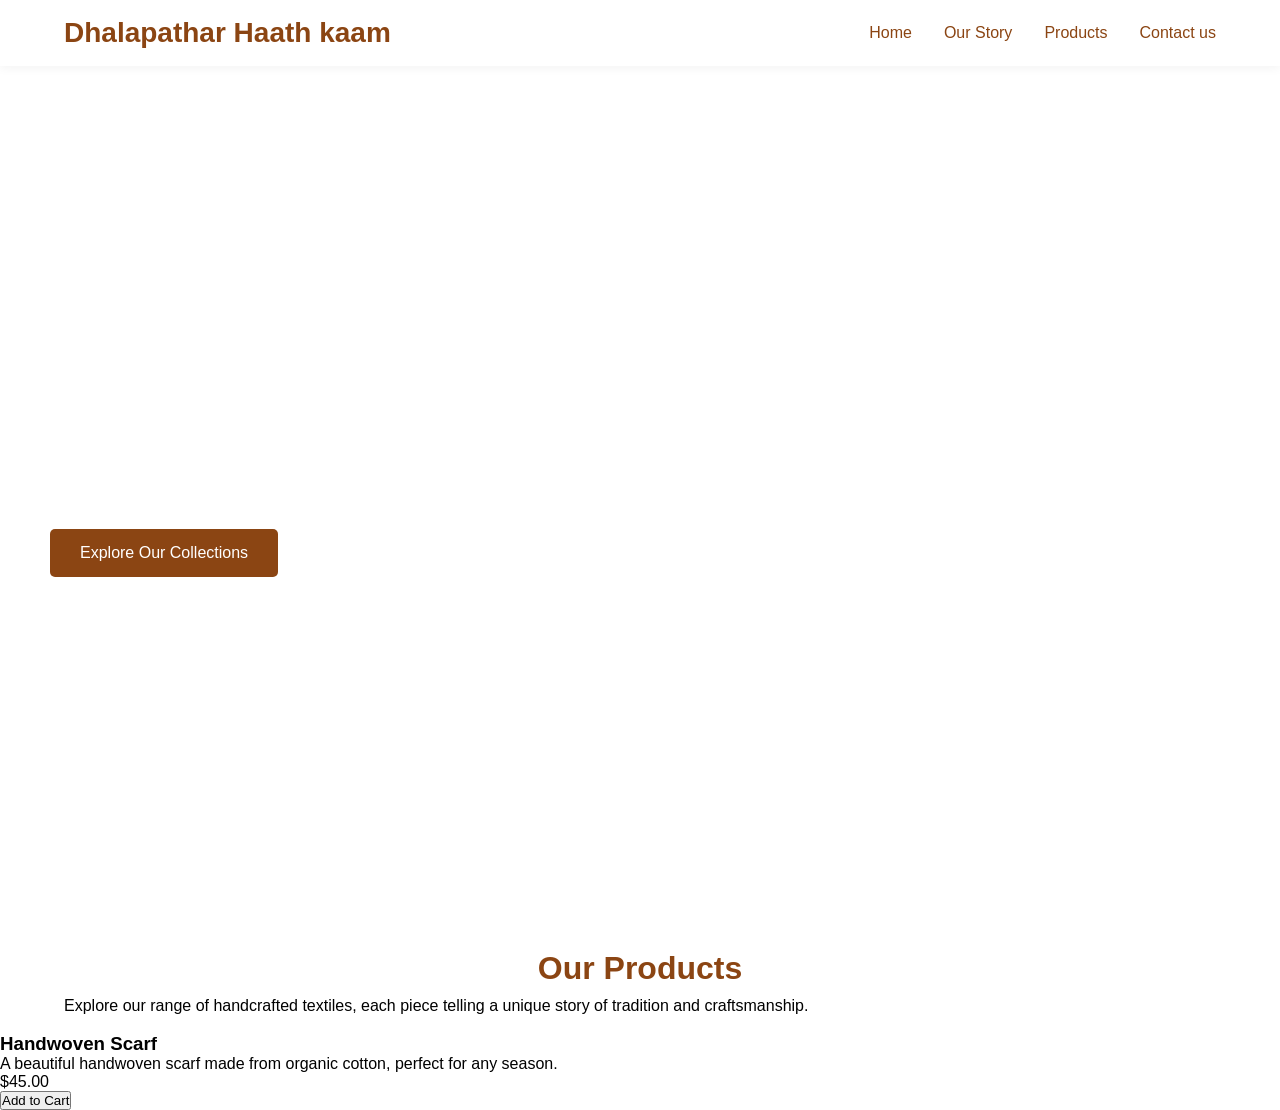
==== main.html @ 04f6db06 "added separate css and js files" ====
<!DOCTYPE html>
<html lang="en">
  <head>
    <meta charset="UTF-8" />
    <meta name="viewport" content="width=device-width, initial-scale=1.0" />
    <title>web</title>
    <link
      rel="stylesheet"
      href="https://cdnjs.cloudflare.com/ajax/libs/font-awesome/6.4.0/css/all.min.css"
    />

    <link rel="stylesheet" href="style.css" />
  </head>

  <body>
    <nav>
      <div class="container nav-container">
        <div class="logo">Dhalapathar Haath kaam</div>
        <div class="hamburger" id="hamburger">
          <i class="fas fa-bars"></i>
        </div>
        <ul class="nav-menu" id="nav-menu">
          <li><a href="#home">Home</a></li>
          <li><a href="#our-story">Our Story</a></li>
          <li><a href="#products">Products</a></li>
          <li><a href="#contact">Contact us</a></li>
        </ul>
      </div>
    </nav>
    <script src="script.js"></script>
    <div class="hero">
      <h1 class="hero-title">Woven with Tradition, Designed for Today</h1>
      <p class="hero-subtitle">
        Discover authentic handcrafted textiles that tell the story of our
        heritage
      </p>
      <a href="#" class="hero-button">Explore Our Collections</a>
    </div>
    <section class="products">
      <div class="container">
        <h2 id="product-section-title">Our Products</h2>
        <p id="product-section-description">
          Explore our range of handcrafted textiles, each piece telling a unique
          story of tradition and craftsmanship.
        </p>
      </div>
      <div class="product-grid">
        <div class="product-card">
          <img src="" alt="" class="product-image" />
          <h3 class="product-title">Handwoven Scarf</h3>
          <p class="product-description">
            A beautiful handwoven scarf made from organic cotton, perfect for
            any season.
          </p>
          <p class="product-price">$45.00</p>
          <button class="product-button">Add to Cart</button>
        </div>
      </div>
    </section>
  </body>
</html>
---- style.css ----
* {
  margin: 0;
  padding: 0;
  box-sizing: border-box;
  font-family: "Segoe UI", Tahoma, Geneva, Verdana, sans-serif;
}

body {
  box-sizing: border-box;
  font-family: sans-serif;
}

.container {
  width: 90%;
  max-width: 1200px;
  margin: 0 auto;
}

.nav-container {
  display: flex;
  justify-content: space-between;
  align-items: center;
}

.nav-menu li {
  margin-left: 2rem;
  font-weight: 500;
  transition: all 0.3s ease-in-out;
  text-decoration: none;
}
.nav-menu li a {
  text-decoration: none;
  color: #8b4513;
  font-size: 1rem;
  transition: color 0.3s;
  padding: 0.5rem 0;
  display: block;
  transition: color 0.3s ease;
}

nav {
  padding: 1.5rem 0;
  background-color: #fff;
  box-shadow: 0 2px 10px rgba(0, 0, 0, 0.05);
  position: fixed;
  width: 100%;
  top: 0;
  z-index: 100;
  transition: all 0.3s ease;
  padding-top: 30px;
  padding: 1rem 0;
  transition: all 0.3 ease;
}

.nav-menu {
  display: flex;
  list-style: none;
}

.nav-menu li:hover a {
  color: #8b4513;
}

.hamburger {
  display: none;
  cursor: pointer;
  font-size: 1.5rem;
  color: #8b4513;
}

.logo {
  font-size: 1.75rem;
  font-weight: bold;
  color: #8b4513;
}

.off-screen-menu.active {
  right: 0;
}

.hero {
  background: url("https://images.unsplash.com/photo-1506744038136-46273834b3fb?ixlib=rb-4.0.3&ixid=M3wxMjA3fDB8MHxwaG90by1wYWdlfHx8fGVufDB8fHx8fA%3D%3D&auto=format&fit=crop&w=1470&q=80")
    no-repeat center center/cover;
  height: 100vh;
  display: flex;
  flex-direction: column;
  justify-content: center;
  align-items: flex-start;
  padding: 0 50px;
  color: #fff;
  text-align: left;
}
.hero-title {
  font-size: 48px;
  font-weight: 700;
  margin-bottom: 20px;
  max-width: 600px;
}
.hero-subtitle {
  font-size: 20px;
  margin-bottom: 30px;
  max-width: 600px;
}
.hero-button {
  padding: 15px 30px;
  background-color: #8b4513;
  color: #fff;
  border: none;
  text-decoration: none;
  font-size: 16px;
  border-radius: 5px;
  transition: background-color 0.3s ease;
  align-items: center;
  cursor: pointer;
}
.hero-button:hover {
  background-color: #a0522d;
}
.products h2 {
  text-align: center;
  font-size: 32px;
  margin-bottom: 10px;
  color: #8b4513;
  padding-top: 50px;
}
.product-section-description {
  text-align: center;
  font-size: 18px;
  margin-bottom: 40px;
  color: #555;
}

@media (max-width: 768px) {
  .nav-menu {
    display: none;

    flex-direction: column;
    width: 100%;
    position: absolute;
    top: 60px;
    left: 0;
    background-color: #fff;
    transform: translateX(-100%);
    transition: opacity 0.3s ease;
    transition: transform 0.4s ease-out;
    visibility: hidden;
  }

  .nav-menu.active {
    display: flex;
    transform: translateX(0);
    visibility: visible;
  }

  .nav-menu li {
    margin: 1rem 0;
    text-align: center;
    margin: 0;
    width: 100%;
    border-bottom: 1px solid #eee;
  }

  .hamburger {
    display: block;
  }
  .nav-menu li a {
    padding: 1rem 0;
  }
}
nav.scrolled {
  padding: 0.75rem 0;
  box-shadow: 0 2px 10px rgba(0, 0, 0, 0.1);
}
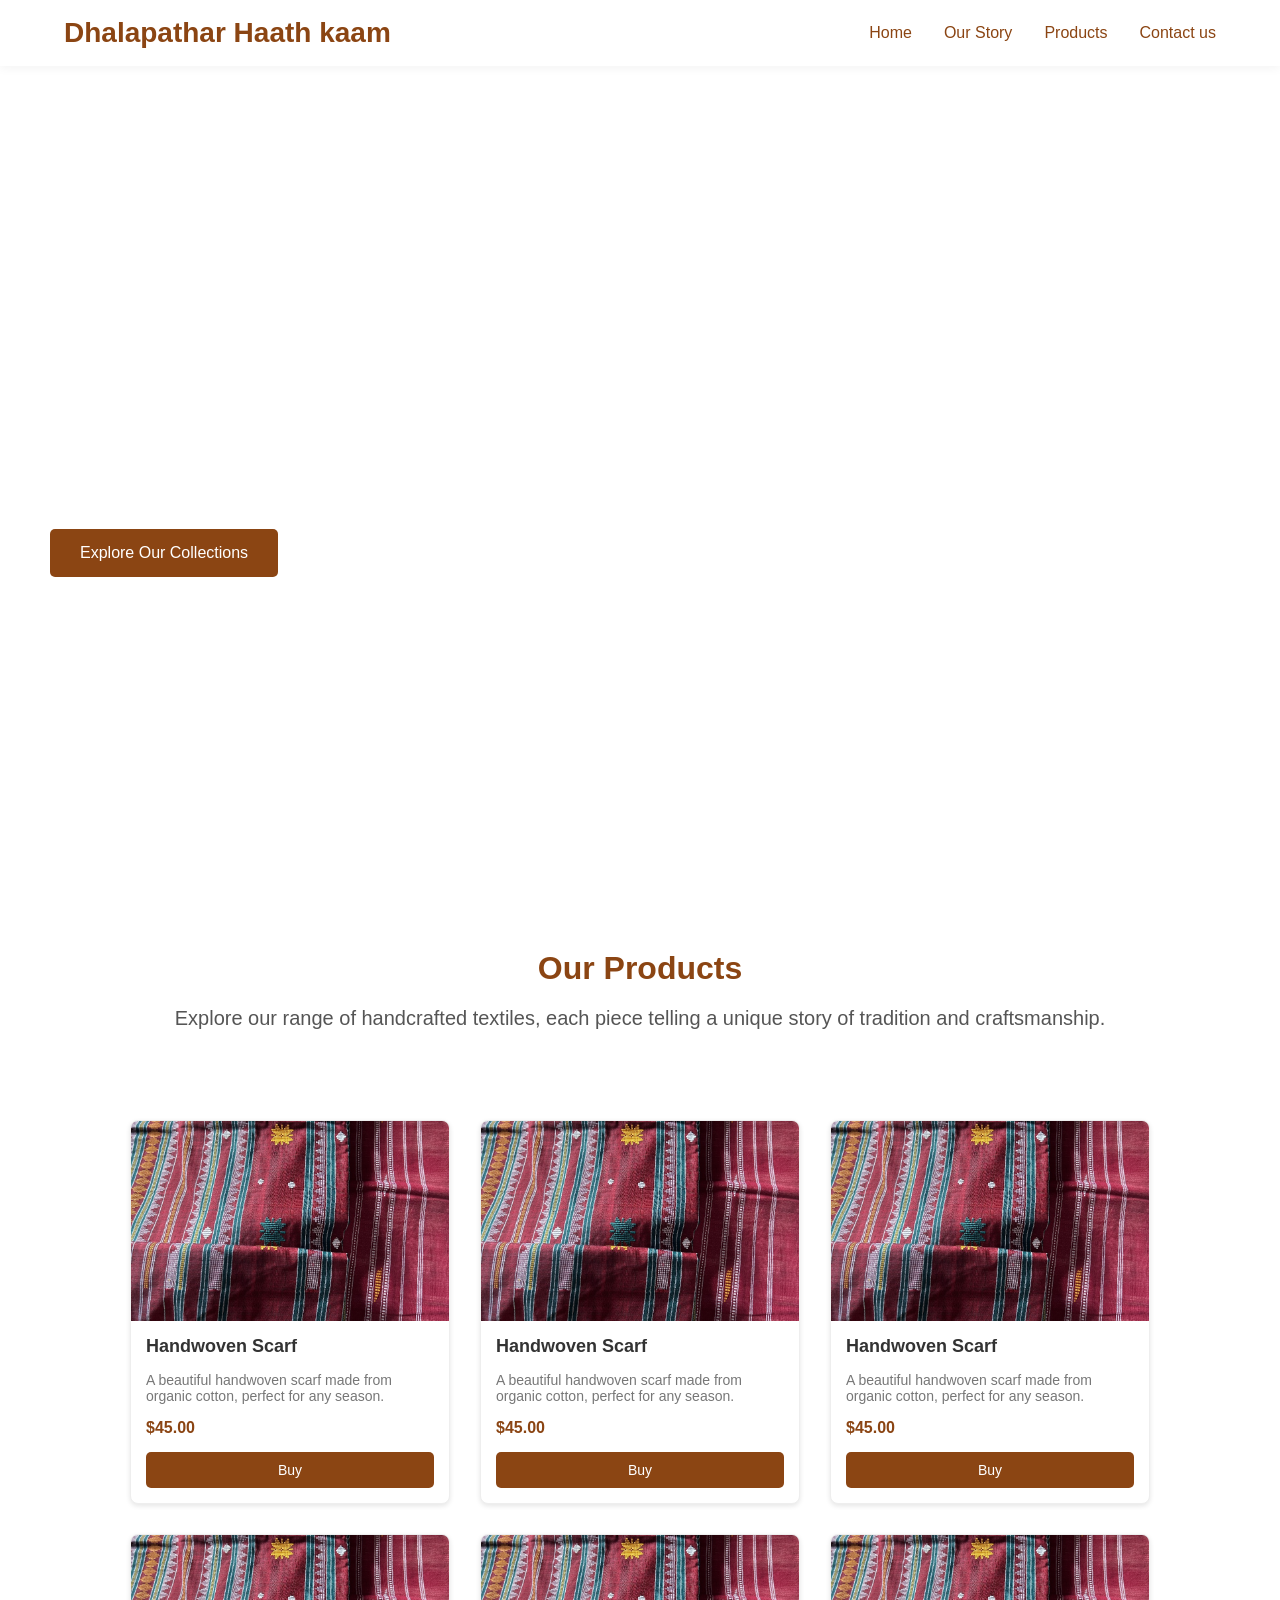
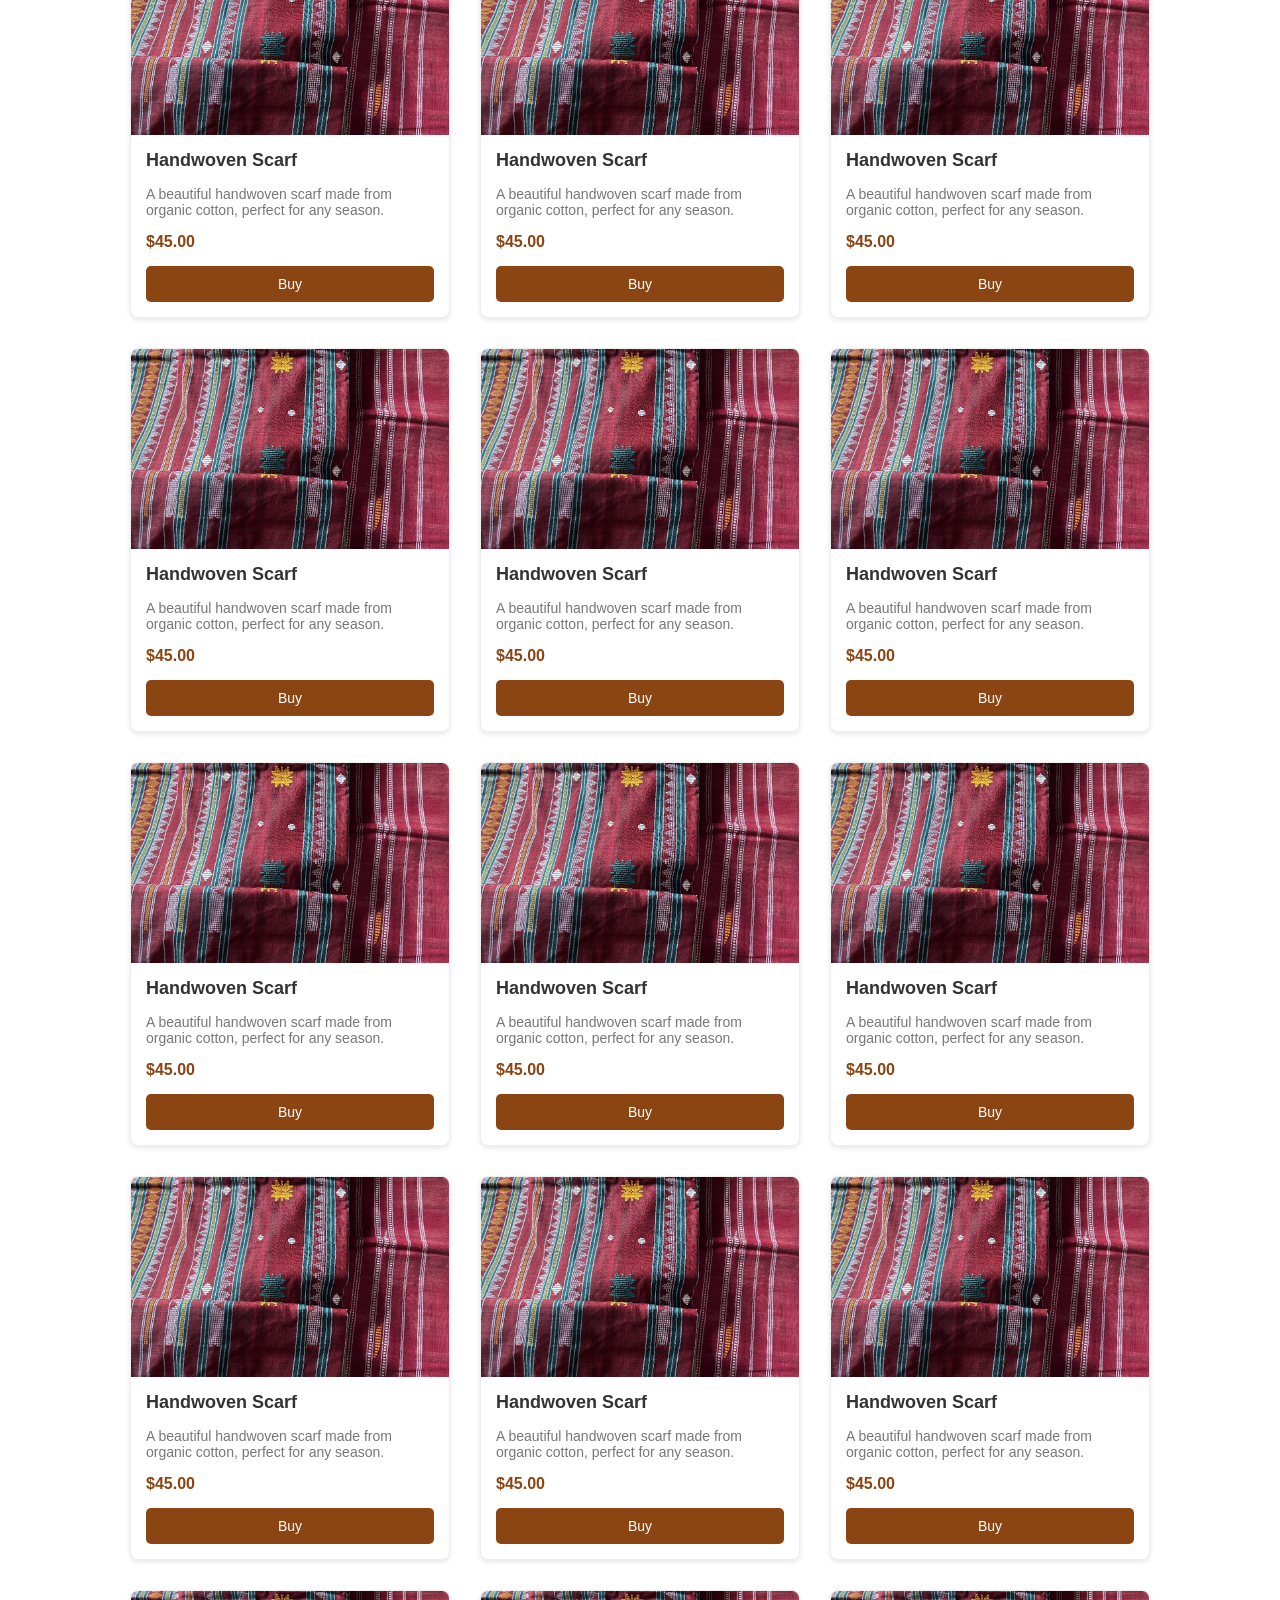
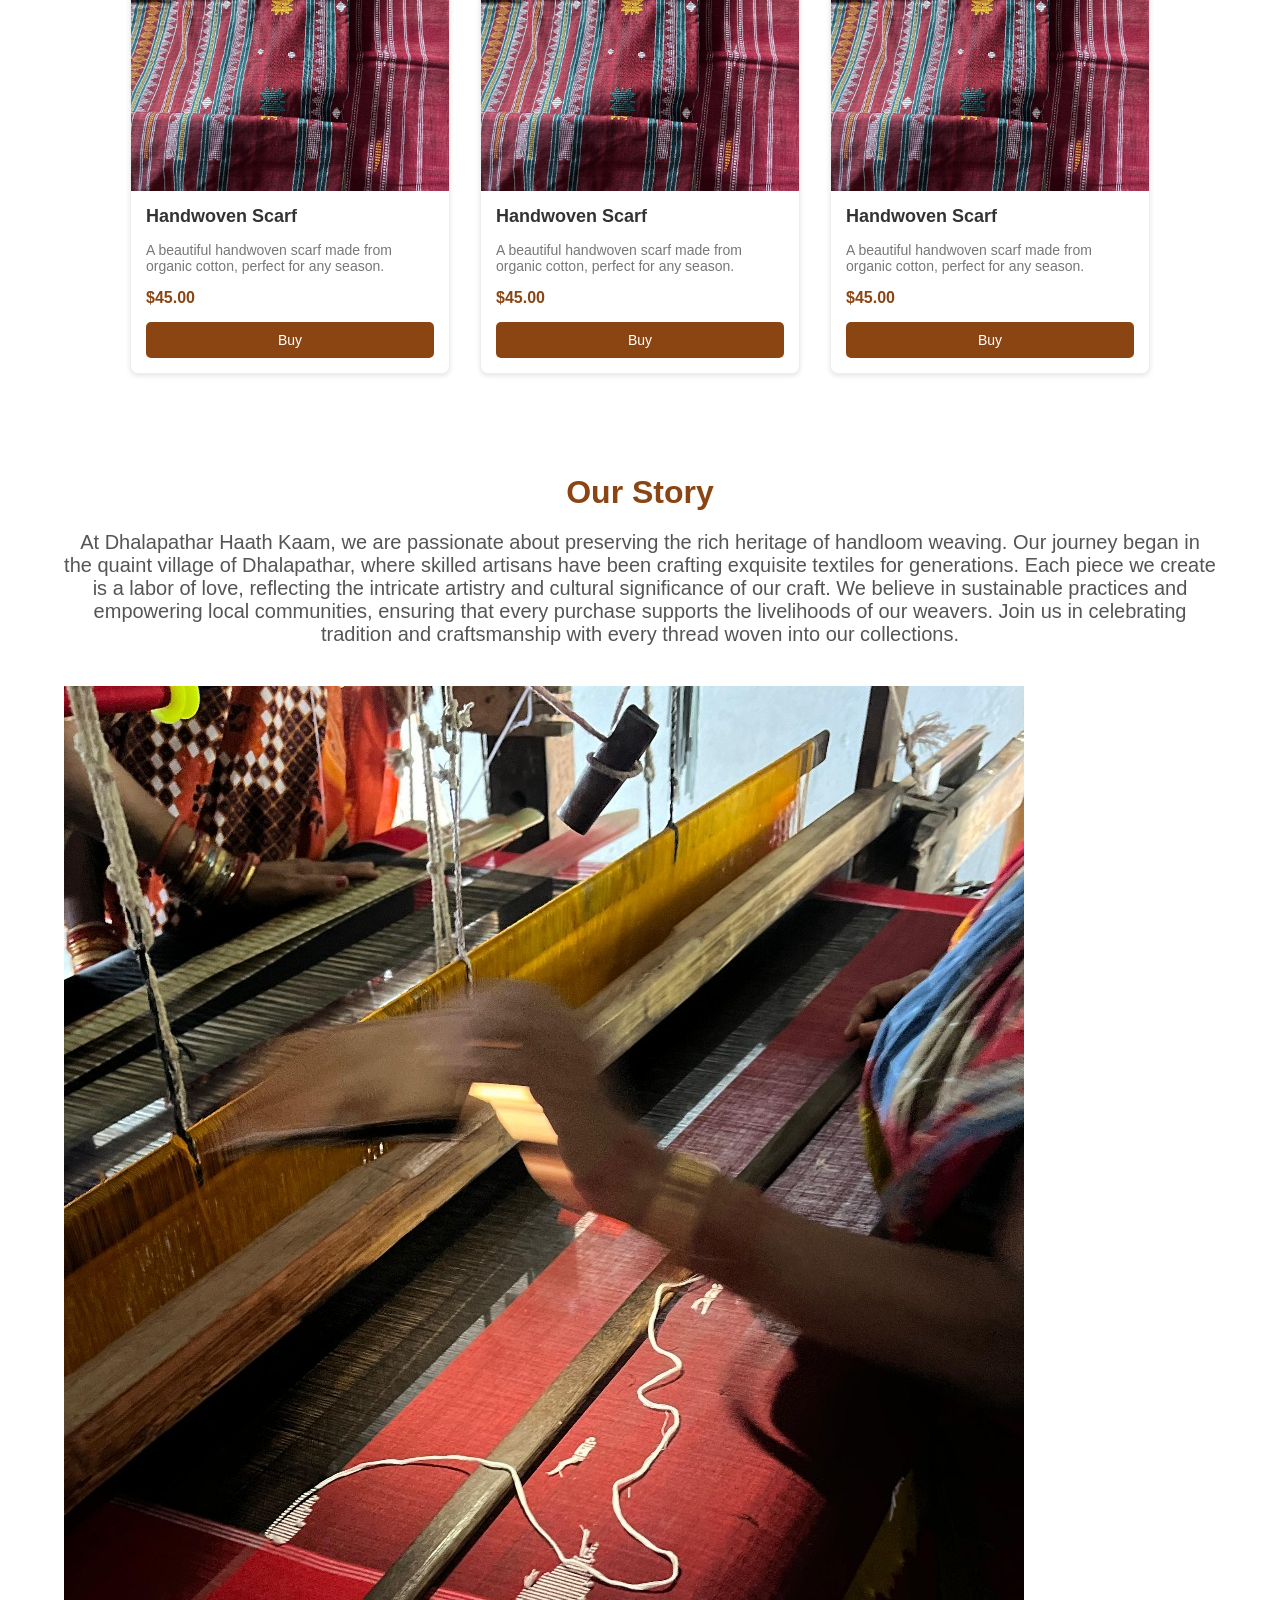
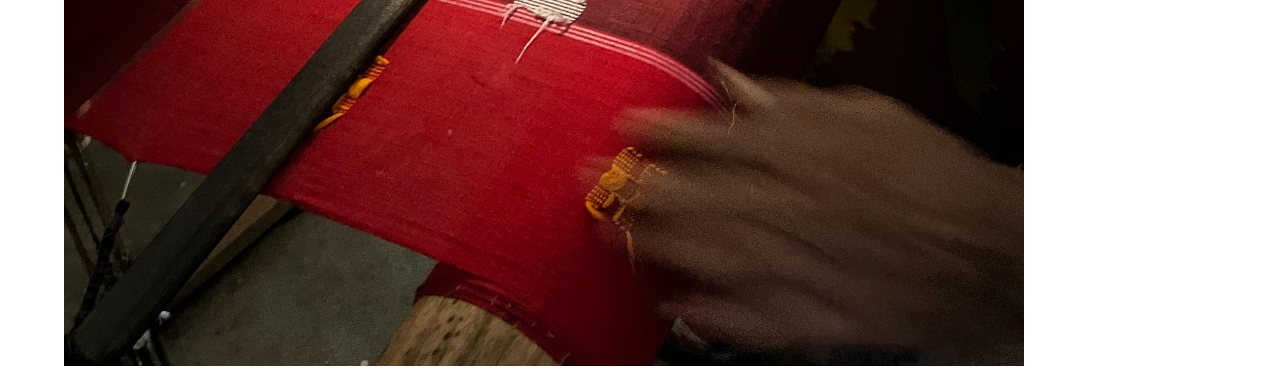
==== commit 74a7ee07: "added new images and new content" ====
--- a/main.html
+++ b/main.html
@@ -28,7 +28,7 @@
       </div>
     </nav>
     <script src="script.js"></script>
-    <div class="hero">
+    <div class="hero" id="home">
       <h1 class="hero-title">Woven with Tradition, Designed for Today</h1>
       <p class="hero-subtitle">
         Discover authentic handcrafted textiles that tell the story of our
@@ -36,7 +36,7 @@
       </p>
       <a href="#" class="hero-button">Explore Our Collections</a>
     </div>
-    <section class="products">
+    <section class="products" id="products">
       <div class="container">
         <h2 id="product-section-title">Our Products</h2>
         <p id="product-section-description">
@@ -46,16 +46,280 @@
       </div>
       <div class="product-grid">
         <div class="product-card">
-          <img src="" alt="" class="product-image" />
-          <h3 class="product-title">Handwoven Scarf</h3>
-          <p class="product-description">
-            A beautiful handwoven scarf made from organic cotton, perfect for
-            any season.
-          </p>
-          <p class="product-price">$45.00</p>
-          <button class="product-button">Add to Cart</button>
+          <img
+            src="handloom images/001.jpeg"
+            alt="-image-"
+            class="product-image"
+          />
+          <h3 class="product-title">Handwoven Scarf</h3>
+          <p class="product-description">
+            A beautiful handwoven scarf made from organic cotton, perfect for
+            any season.
+          </p>
+          <p class="product-price">$45.00</p>
+          <button class="product-button">Buy</button>
+        </div>
+
+        <div class="product-card">
+          <img
+            src="handloom images/001.jpeg"
+            alt="-image-"
+            class="product-image"
+          />
+          <h3 class="product-title">Handwoven Scarf</h3>
+          <p class="product-description">
+            A beautiful handwoven scarf made from organic cotton, perfect for
+            any season.
+          </p>
+          <p class="product-price">$45.00</p>
+          <button class="product-button">Buy</button>
+        </div>
+        <div class="product-card">
+          <img
+            src="handloom images/001.jpeg"
+            alt="-image-"
+            class="product-image"
+          />
+          <h3 class="product-title">Handwoven Scarf</h3>
+          <p class="product-description">
+            A beautiful handwoven scarf made from organic cotton, perfect for
+            any season.
+          </p>
+          <p class="product-price">$45.00</p>
+          <button class="product-button">Buy</button>
+        </div>
+        <div class="product-card">
+          <img
+            src="handloom images/001.jpeg"
+            alt="-image-"
+            class="product-image"
+          />
+          <h3 class="product-title">Handwoven Scarf</h3>
+          <p class="product-description">
+            A beautiful handwoven scarf made from organic cotton, perfect for
+            any season.
+          </p>
+          <p class="product-price">$45.00</p>
+          <button class="product-button">Buy</button>
+        </div>
+        <div class="product-card">
+          <img
+            src="handloom images/001.jpeg"
+            alt="-image-"
+            class="product-image"
+          />
+          <h3 class="product-title">Handwoven Scarf</h3>
+          <p class="product-description">
+            A beautiful handwoven scarf made from organic cotton, perfect for
+            any season.
+          </p>
+          <p class="product-price">$45.00</p>
+          <button class="product-button">Buy</button>
+        </div>
+        <div class="product-card">
+          <img
+            src="handloom images/001.jpeg"
+            alt="-image-"
+            class="product-image"
+          />
+          <h3 class="product-title">Handwoven Scarf</h3>
+          <p class="product-description">
+            A beautiful handwoven scarf made from organic cotton, perfect for
+            any season.
+          </p>
+          <p class="product-price">$45.00</p>
+          <button class="product-button">Buy</button>
+        </div>
+        <div class="product-card">
+          <img
+            src="handloom images/001.jpeg"
+            alt="-image-"
+            class="product-image"
+          />
+          <h3 class="product-title">Handwoven Scarf</h3>
+          <p class="product-description">
+            A beautiful handwoven scarf made from organic cotton, perfect for
+            any season.
+          </p>
+          <p class="product-price">$45.00</p>
+          <button class="product-button">Buy</button>
+        </div>
+        <div class="product-card">
+          <img
+            src="handloom images/001.jpeg"
+            alt="-image-"
+            class="product-image"
+          />
+          <h3 class="product-title">Handwoven Scarf</h3>
+          <p class="product-description">
+            A beautiful handwoven scarf made from organic cotton, perfect for
+            any season.
+          </p>
+          <p class="product-price">$45.00</p>
+          <button class="product-button">Buy</button>
+        </div>
+
+        <div class="product-card">
+          <img
+            src="handloom images/001.jpeg"
+            alt="-image-"
+            class="product-image"
+          />
+          <h3 class="product-title">Handwoven Scarf</h3>
+          <p class="product-description">
+            A beautiful handwoven scarf made from organic cotton, perfect for
+            any season.
+          </p>
+          <p class="product-price">$45.00</p>
+          <button class="product-button">Buy</button>
+        </div>
+        <div class="product-card">
+          <img
+            src="handloom images/001.jpeg"
+            alt="-image-"
+            class="product-image"
+          />
+          <h3 class="product-title">Handwoven Scarf</h3>
+          <p class="product-description">
+            A beautiful handwoven scarf made from organic cotton, perfect for
+            any season.
+          </p>
+          <p class="product-price">$45.00</p>
+          <button class="product-button">Buy</button>
+        </div>
+        <div class="product-card">
+          <img
+            src="handloom images/001.jpeg"
+            alt="-image-"
+            class="product-image"
+          />
+          <h3 class="product-title">Handwoven Scarf</h3>
+          <p class="product-description">
+            A beautiful handwoven scarf made from organic cotton, perfect for
+            any season.
+          </p>
+          <p class="product-price">$45.00</p>
+          <button class="product-button">Buy</button>
+        </div>
+        <div class="product-card">
+          <img
+            src="handloom images/001.jpeg"
+            alt="-image-"
+            class="product-image"
+          />
+          <h3 class="product-title">Handwoven Scarf</h3>
+          <p class="product-description">
+            A beautiful handwoven scarf made from organic cotton, perfect for
+            any season.
+          </p>
+          <p class="product-price">$45.00</p>
+          <button class="product-button">Buy</button>
+        </div>
+        <div class="product-card">
+          <img
+            src="handloom images/001.jpeg"
+            alt="-image-"
+            class="product-image"
+          />
+          <h3 class="product-title">Handwoven Scarf</h3>
+          <p class="product-description">
+            A beautiful handwoven scarf made from organic cotton, perfect for
+            any season.
+          </p>
+          <p class="product-price">$45.00</p>
+          <button class="product-button">Buy</button>
+        </div>
+        <div class="product-card">
+          <img
+            src="handloom images/001.jpeg"
+            alt="-image-"
+            class="product-image"
+          />
+          <h3 class="product-title">Handwoven Scarf</h3>
+          <p class="product-description">
+            A beautiful handwoven scarf made from organic cotton, perfect for
+            any season.
+          </p>
+          <p class="product-price">$45.00</p>
+          <button class="product-button">Buy</button>
+        </div>
+        <div class="product-card">
+          <img
+            src="handloom images/001.jpeg"
+            alt="-image-"
+            class="product-image"
+          />
+          <h3 class="product-title">Handwoven Scarf</h3>
+          <p class="product-description">
+            A beautiful handwoven scarf made from organic cotton, perfect for
+            any season.
+          </p>
+          <p class="product-price">$45.00</p>
+          <button class="product-button">Buy</button>
+        </div>
+        <div class="product-card">
+          <img
+            src="handloom images/001.jpeg"
+            alt="-image-"
+            class="product-image"
+          />
+          <h3 class="product-title">Handwoven Scarf</h3>
+          <p class="product-description">
+            A beautiful handwoven scarf made from organic cotton, perfect for
+            any season.
+          </p>
+          <p class="product-price">$45.00</p>
+          <button class="product-button">Buy</button>
+        </div>
+        <div class="product-card">
+          <img
+            src="handloom images/001.jpeg"
+            alt="-image-"
+            class="product-image"
+          />
+          <h3 class="product-title">Handwoven Scarf</h3>
+          <p class="product-description">
+            A beautiful handwoven scarf made from organic cotton, perfect for
+            any season.
+          </p>
+          <p class="product-price">$45.00</p>
+          <button class="product-button">Buy</button>
+        </div>
+        <div class="product-card">
+          <img
+            src="handloom images/001.jpeg"
+            alt="-image-"
+            class="product-image"
+          />
+          <h3 class="product-title">Handwoven Scarf</h3>
+          <p class="product-description">
+            A beautiful handwoven scarf made from organic cotton, perfect for
+            any season.
+          </p>
+          <p class="product-price">$45.00</p>
+          <button class="product-button">Buy</button>
         </div>
       </div>
+    </section>
+    <section class="our-story" id="our-story">
+      <div class="container" id="story-container">
+        <h2 class="story-title">Our Story</h2>
+        <p class="story-description">
+          At Dhalapathar Haath Kaam, we are passionate about preserving the
+          rich heritage of handloom weaving. Our journey began in the quaint
+          village of Dhalapathar, where skilled artisans have been crafting
+          exquisite textiles for generations. Each piece we create is a labor of
+          love, reflecting the intricate artistry and cultural significance of
+          our craft. We believe in sustainable practices and empowering local
+          communities, ensuring that every purchase supports the livelihoods of
+          our weavers. Join us in celebrating tradition and craftsmanship with
+          every thread woven into our collections.
+        </p>
+        <div class="story-image">
+         <img src="handloom images/002.jpeg" alt="story-image"  />
+        </div>
+      </div>
+
     </section>
   </body>
 </html>
--- a/style.css
+++ b/style.css
@@ -123,11 +123,98 @@
   color: #8b4513;
   padding-top: 50px;
 }
-.product-section-description {
-  text-align: center;
-  font-size: 18px;
+#product-section-description {
+  text-align: center;
+  padding-top: 10px;
+  font-size: 20px;
   margin-bottom: 40px;
   color: #555;
+}
+.product-grid {
+  display: grid;
+  grid-template-columns: repeat(auto-fit, minmax(280px, 25vw));
+  gap: 30px;
+  padding: 50px 20px 50px 20px;
+  justify-content: center;
+  justify-items: center;
+  align-items: center;
+}
+.product-card img {
+  width: 100%;
+  height: 200px;
+  object-fit: cover;
+  transition: transform 0.3s ease;
+  position: relative;
+}
+.product-card {
+  background-color: #fff;
+  border: 1px solid #eee;
+  border-radius: 8px;
+  overflow: hidden;
+  box-shadow: 0 2px 5px rgba(0, 0, 0, 0.1);
+  transition: transform 0.3s ease, box-shadow 0.3s ease;
+  cursor: pointer;
+  display: flex;
+  flex-direction: column;
+  justify-content: space-between;
+}
+.product-card:hover {
+  transform: translateY(-5px);
+  box-shadow: 0 4px 15px rgba(0, 0, 0, 0.2);
+}
+.product-card img:hover {
+  transform: scale(1.05);
+}
+.product-title {
+  font-size: 18px;
+  font-weight: 600;
+  margin: 15px;
+  color: #333;
+}
+.product-description {
+  font-size: 14px;
+  color: #777;
+  margin: 0 15px 15px 15px;
+  flex-grow: 1;
+}
+.product-price {
+  font-size: 16px;
+  font-weight: 700;
+  color: #8b4513;
+  margin: 0 15px 15px 15px;
+}
+.product-button {
+  padding: 10px 15px;
+  background-color: #8b4513;
+  color: #fff;
+  border: none;
+  text-decoration: none;
+  font-size: 14px;
+  border-radius: 5px;
+  transition: background-color 0.3s ease;
+  align-items: center;
+  cursor: pointer;
+  margin: 0 15px 15px 15px;
+}
+.story-title {
+  text-align: center;
+  font-size: 32px;
+  margin-bottom: 10px;
+  color: #8b4513;
+  padding-top: 50px;
+}
+.story-description {
+  text-align: center;
+  padding-top: 10px;
+  font-size: 20px;
+  margin-bottom: 40px;
+  color: #555;
+}
+.story-section {
+  display: flex;
+  flex-direction: column;
+  align-items: center;
+  padding: 0 20px 50px 20px;
 }
 
 @media (max-width: 768px) {
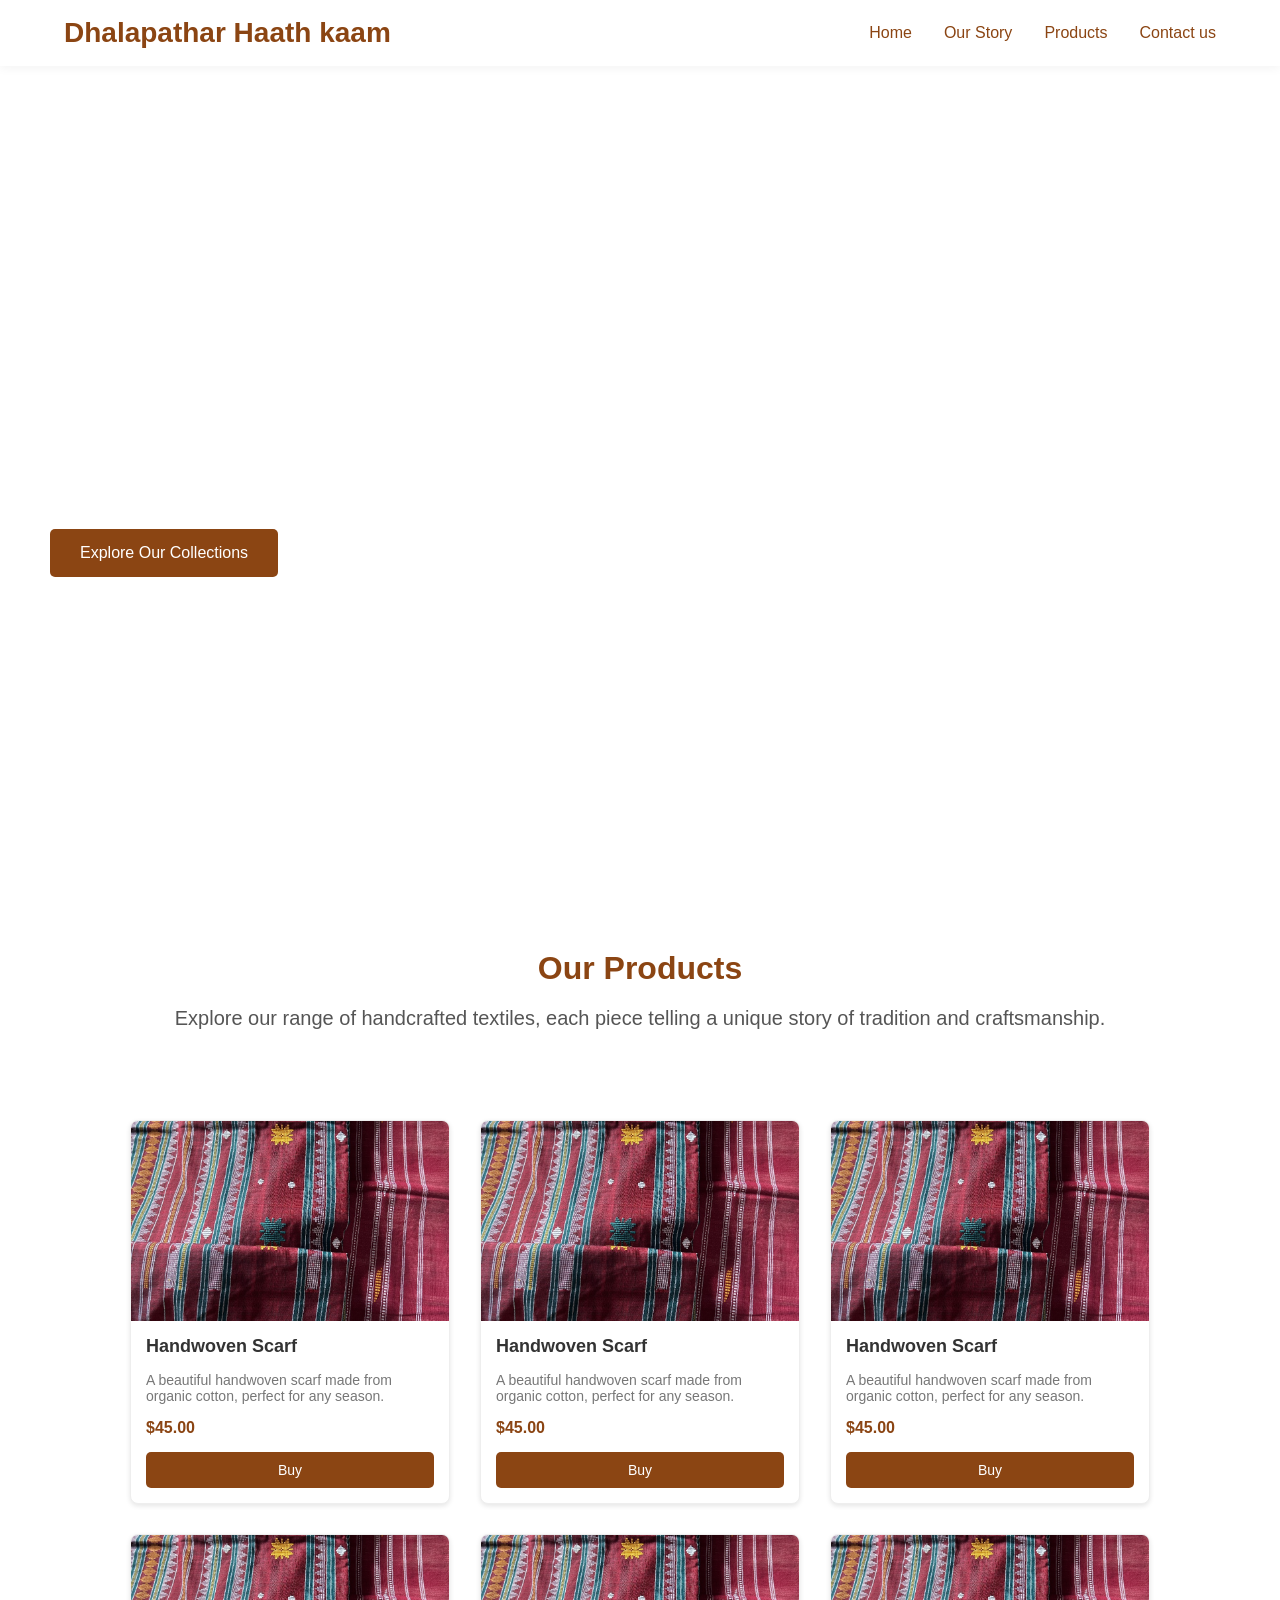
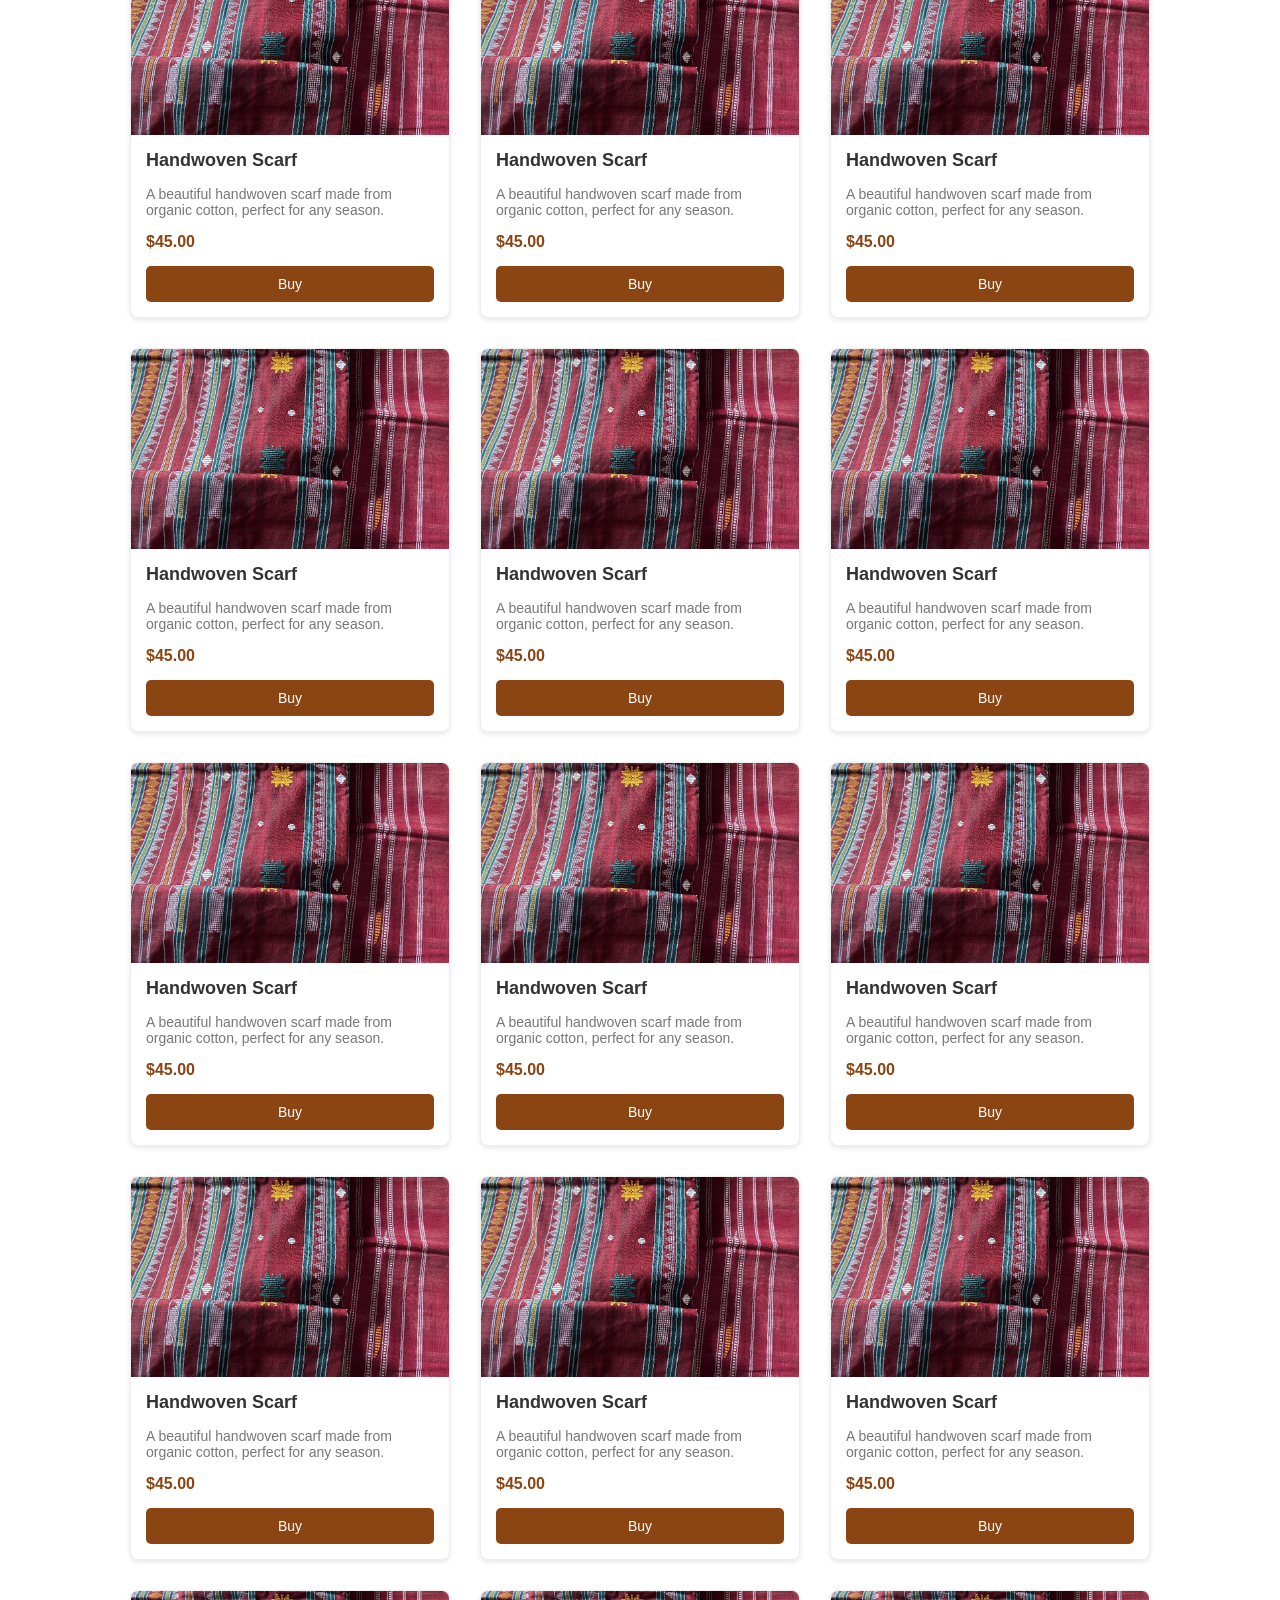
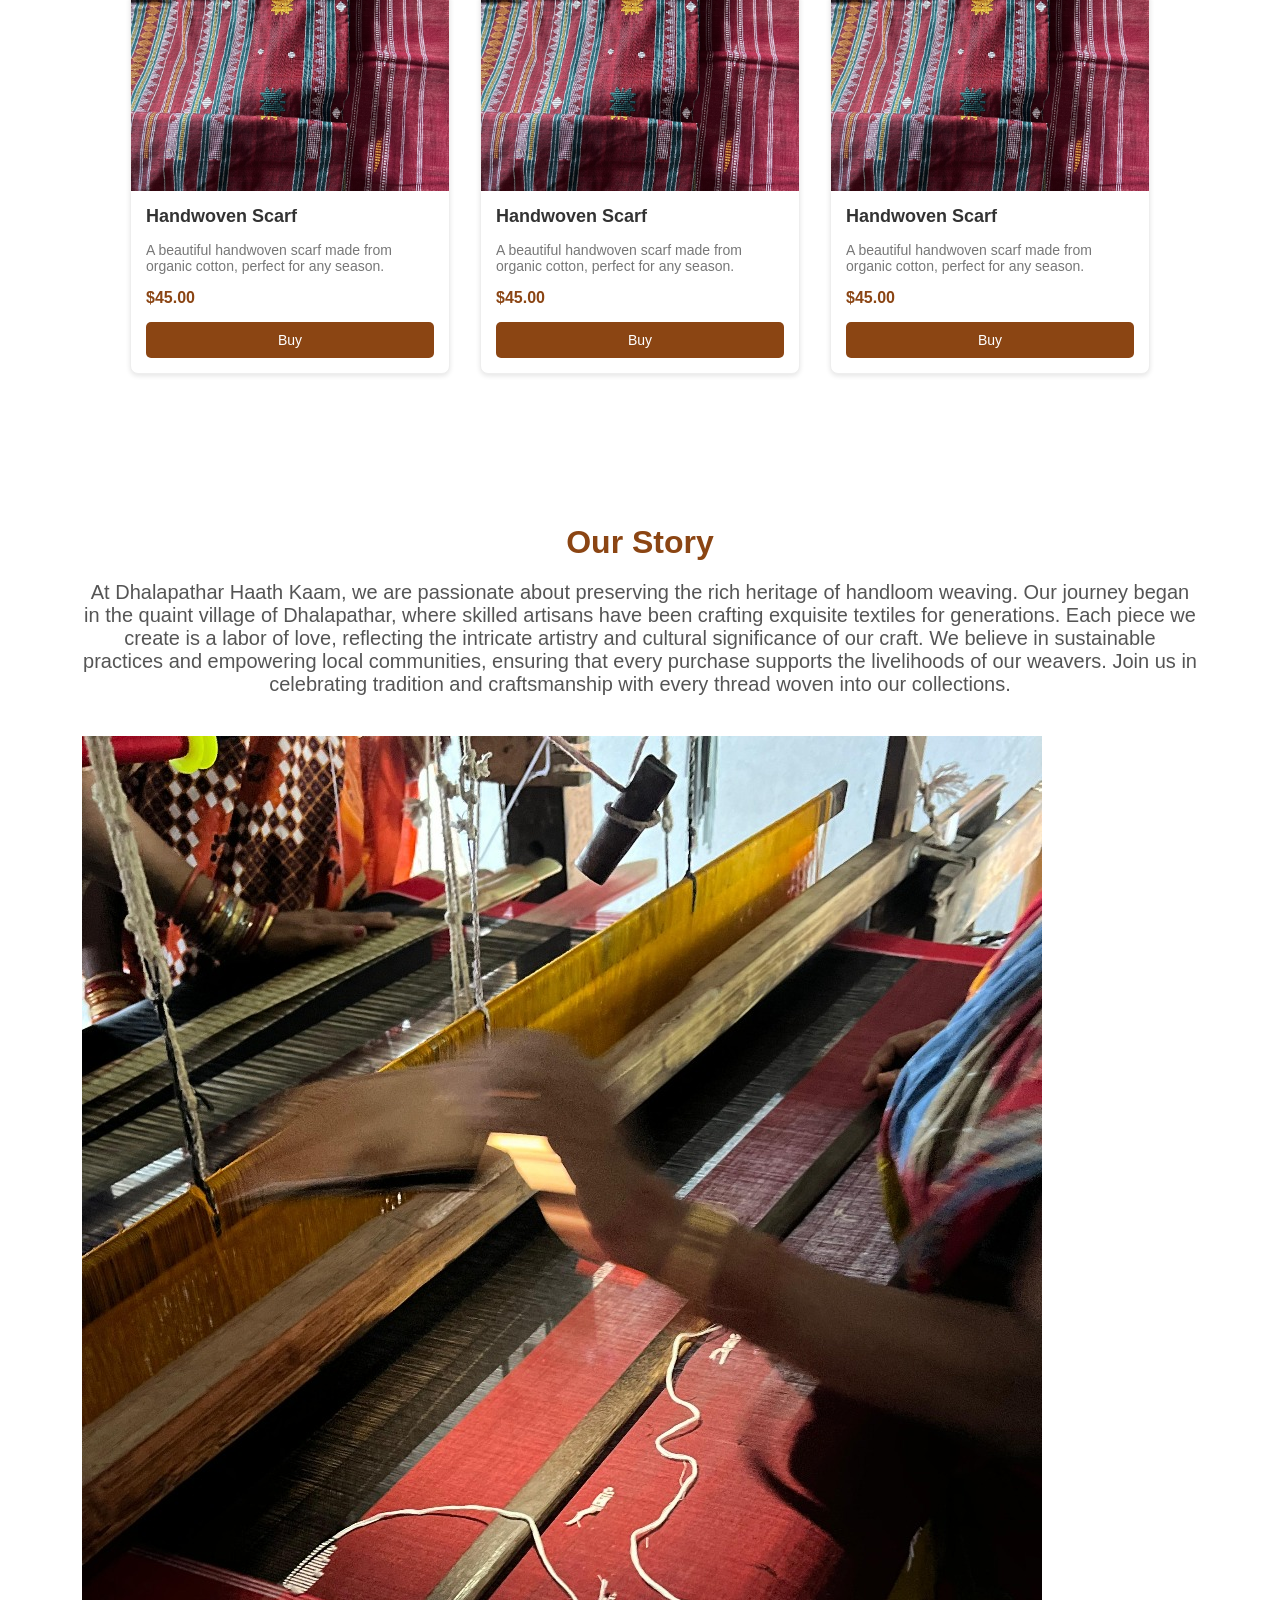
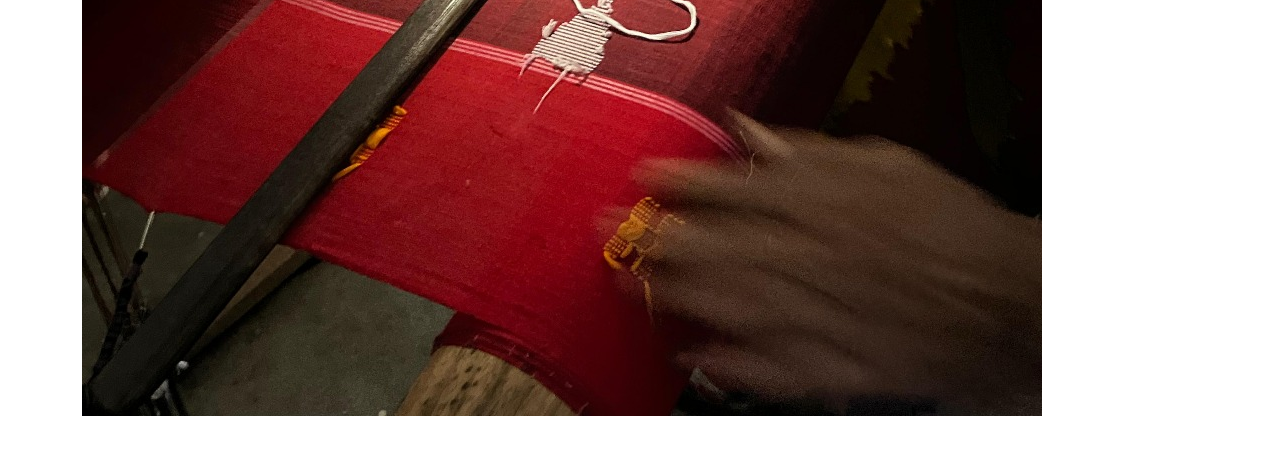
==== commit 11a4bda7: "adding our stoy section" ====
--- a/main.html
+++ b/main.html
@@ -305,21 +305,20 @@
       <div class="container" id="story-container">
         <h2 class="story-title">Our Story</h2>
         <p class="story-description">
-          At Dhalapathar Haath Kaam, we are passionate about preserving the
-          rich heritage of handloom weaving. Our journey began in the quaint
-          village of Dhalapathar, where skilled artisans have been crafting
-          exquisite textiles for generations. Each piece we create is a labor of
-          love, reflecting the intricate artistry and cultural significance of
-          our craft. We believe in sustainable practices and empowering local
+          At Dhalapathar Haath Kaam, we are passionate about preserving the rich
+          heritage of handloom weaving. Our journey began in the quaint village
+          of Dhalapathar, where skilled artisans have been crafting exquisite
+          textiles for generations. Each piece we create is a labor of love,
+          reflecting the intricate artistry and cultural significance of our
+          craft. We believe in sustainable practices and empowering local
           communities, ensuring that every purchase supports the livelihoods of
           our weavers. Join us in celebrating tradition and craftsmanship with
           every thread woven into our collections.
         </p>
         <div class="story-image">
-         <img src="handloom images/002.jpeg" alt="story-image"  />
+          <img src="handloom images/002.jpeg" alt="story-image" />
         </div>
       </div>
-
     </section>
   </body>
 </html>
--- a/style.css
+++ b/style.css
@@ -210,12 +210,15 @@
   margin-bottom: 40px;
   color: #555;
 }
-.story-section {
-  display: flex;
-  flex-direction: column;
-  align-items: center;
-  padding: 0 20px 50px 20px;
-}
+.our-story {
+  display: flex;
+  flex-direction: row;
+  align-items: center;
+  padding: 50px 20px;
+  gap: 40px;
+}
+
+
 
 @media (max-width: 768px) {
   .nav-menu {
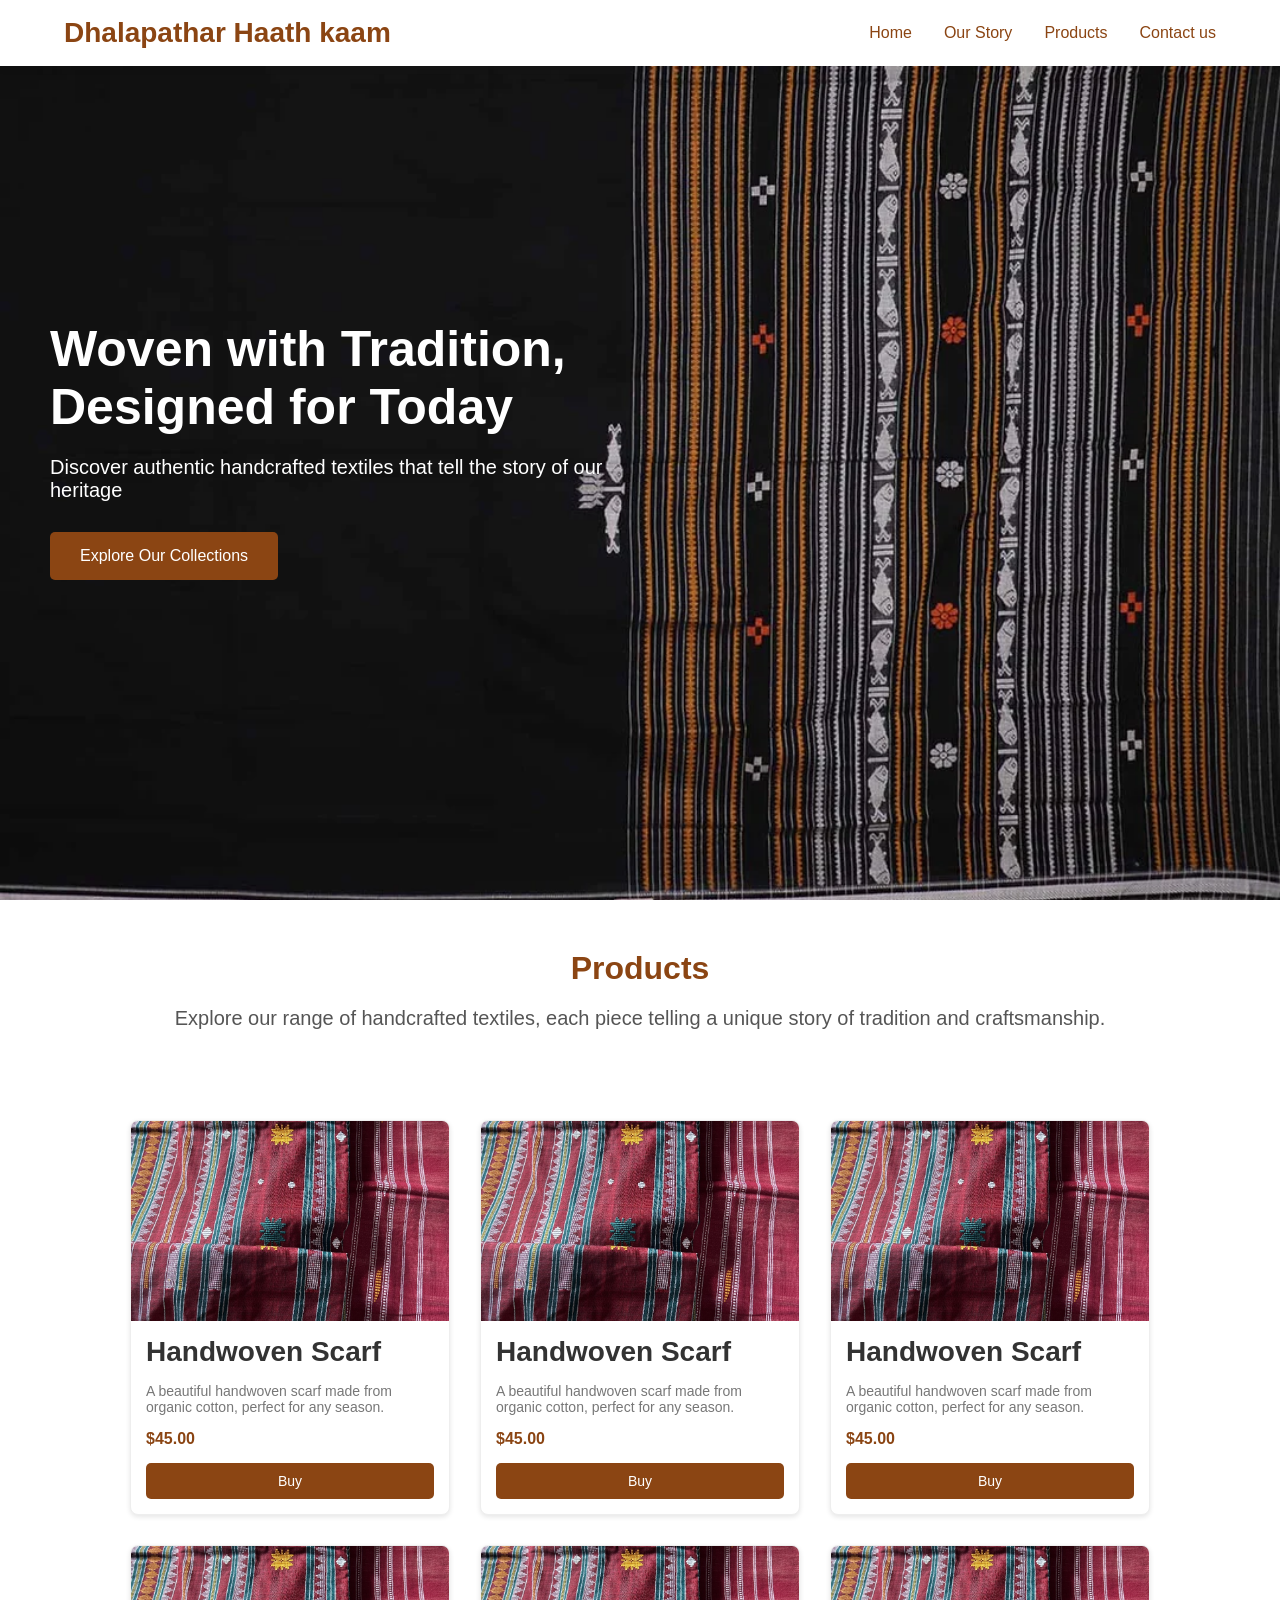
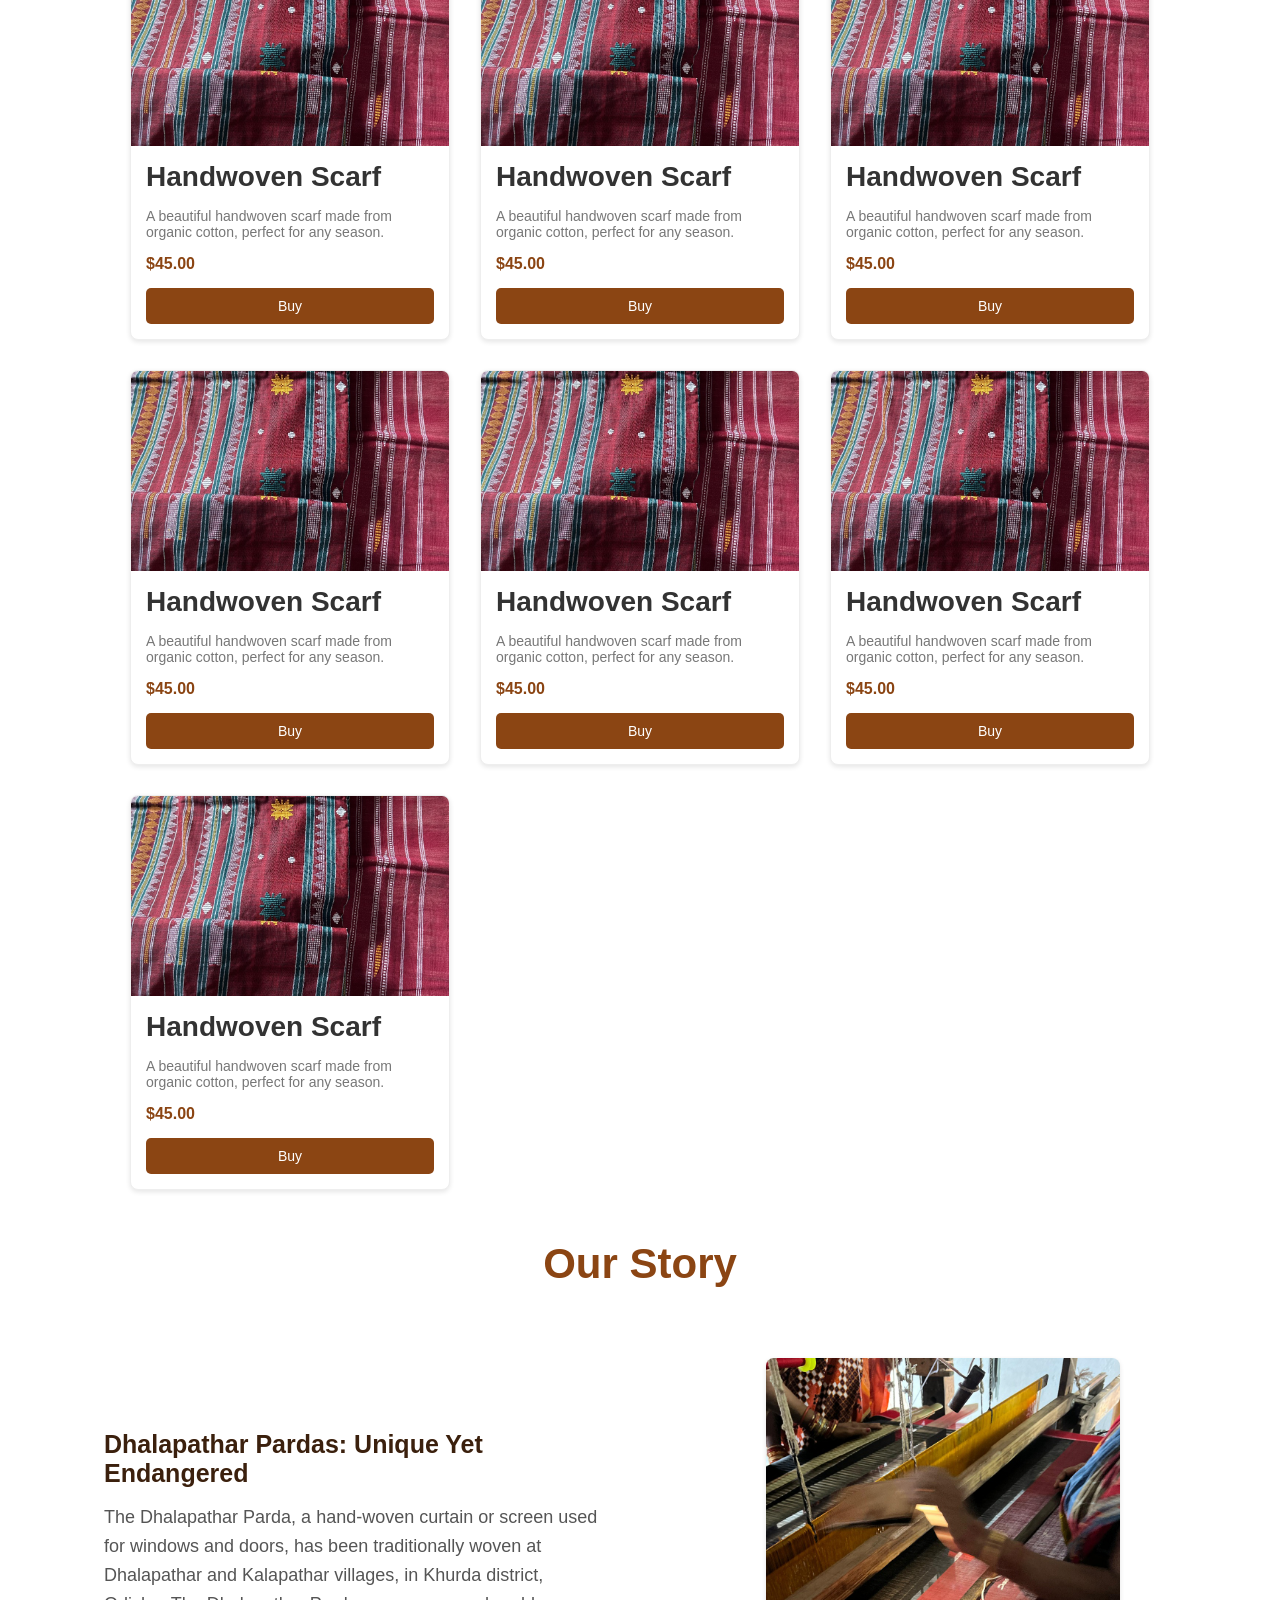
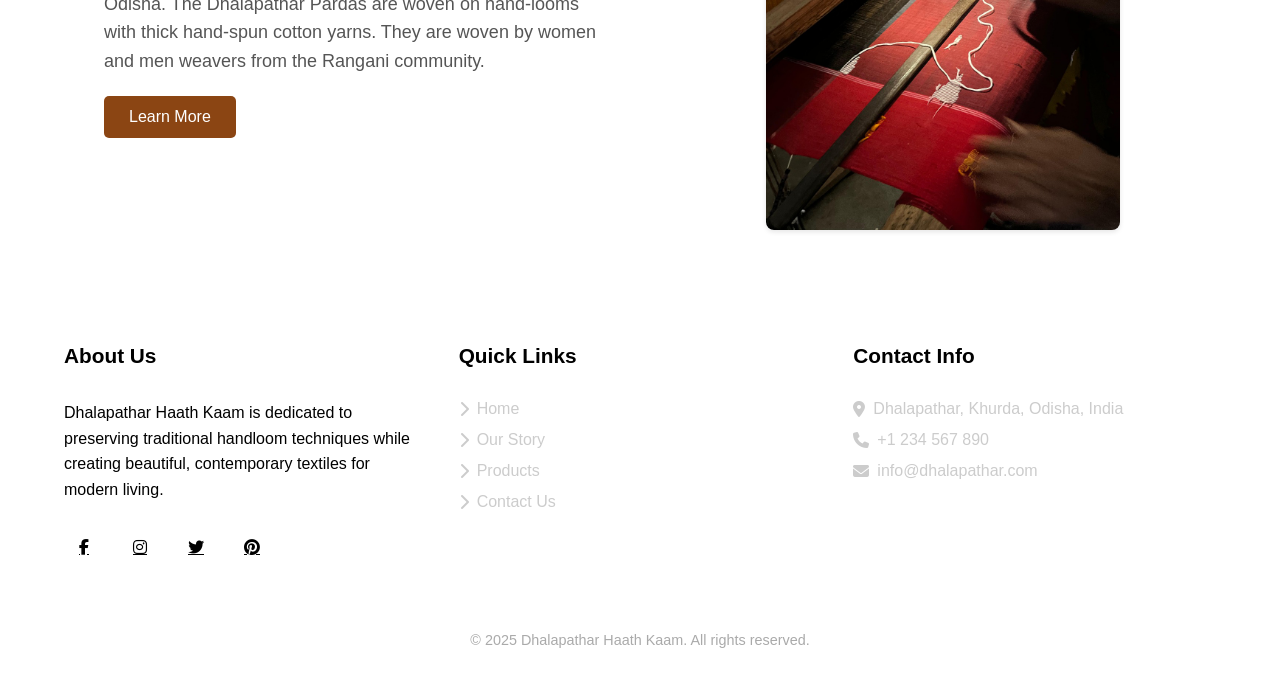
==== commit 2140eb44: "improved story secttion and added footer" ====
--- a/main.html
+++ b/main.html
@@ -38,7 +38,7 @@
     </div>
     <section class="products" id="products">
       <div class="container">
-        <h2 id="product-section-title">Our Products</h2>
+        <h2 id="product-section-title"> Products</h2>
         <p id="product-section-description">
           Explore our range of handcrafted textiles, each piece telling a unique
           story of tradition and craftsmanship.
@@ -187,138 +187,69 @@
           <p class="product-price">$45.00</p>
           <button class="product-button">Buy</button>
         </div>
-        <div class="product-card">
-          <img
-            src="handloom images/001.jpeg"
-            alt="-image-"
-            class="product-image"
-          />
-          <h3 class="product-title">Handwoven Scarf</h3>
-          <p class="product-description">
-            A beautiful handwoven scarf made from organic cotton, perfect for
-            any season.
-          </p>
-          <p class="product-price">$45.00</p>
-          <button class="product-button">Buy</button>
-        </div>
-        <div class="product-card">
-          <img
-            src="handloom images/001.jpeg"
-            alt="-image-"
-            class="product-image"
-          />
-          <h3 class="product-title">Handwoven Scarf</h3>
-          <p class="product-description">
-            A beautiful handwoven scarf made from organic cotton, perfect for
-            any season.
-          </p>
-          <p class="product-price">$45.00</p>
-          <button class="product-button">Buy</button>
-        </div>
-        <div class="product-card">
-          <img
-            src="handloom images/001.jpeg"
-            alt="-image-"
-            class="product-image"
-          />
-          <h3 class="product-title">Handwoven Scarf</h3>
-          <p class="product-description">
-            A beautiful handwoven scarf made from organic cotton, perfect for
-            any season.
-          </p>
-          <p class="product-price">$45.00</p>
-          <button class="product-button">Buy</button>
-        </div>
-        <div class="product-card">
-          <img
-            src="handloom images/001.jpeg"
-            alt="-image-"
-            class="product-image"
-          />
-          <h3 class="product-title">Handwoven Scarf</h3>
-          <p class="product-description">
-            A beautiful handwoven scarf made from organic cotton, perfect for
-            any season.
-          </p>
-          <p class="product-price">$45.00</p>
-          <button class="product-button">Buy</button>
-        </div>
-        <div class="product-card">
-          <img
-            src="handloom images/001.jpeg"
-            alt="-image-"
-            class="product-image"
-          />
-          <h3 class="product-title">Handwoven Scarf</h3>
-          <p class="product-description">
-            A beautiful handwoven scarf made from organic cotton, perfect for
-            any season.
-          </p>
-          <p class="product-price">$45.00</p>
-          <button class="product-button">Buy</button>
-        </div>
-        <div class="product-card">
-          <img
-            src="handloom images/001.jpeg"
-            alt="-image-"
-            class="product-image"
-          />
-          <h3 class="product-title">Handwoven Scarf</h3>
-          <p class="product-description">
-            A beautiful handwoven scarf made from organic cotton, perfect for
-            any season.
-          </p>
-          <p class="product-price">$45.00</p>
-          <button class="product-button">Buy</button>
-        </div>
-        <div class="product-card">
-          <img
-            src="handloom images/001.jpeg"
-            alt="-image-"
-            class="product-image"
-          />
-          <h3 class="product-title">Handwoven Scarf</h3>
-          <p class="product-description">
-            A beautiful handwoven scarf made from organic cotton, perfect for
-            any season.
-          </p>
-          <p class="product-price">$45.00</p>
-          <button class="product-button">Buy</button>
-        </div>
-        <div class="product-card">
-          <img
-            src="handloom images/001.jpeg"
-            alt="-image-"
-            class="product-image"
-          />
-          <h3 class="product-title">Handwoven Scarf</h3>
-          <p class="product-description">
-            A beautiful handwoven scarf made from organic cotton, perfect for
-            any season.
-          </p>
-          <p class="product-price">$45.00</p>
-          <button class="product-button">Buy</button>
-        </div>
+        
       </div>
     </section>
-    <section class="our-story" id="our-story">
-      <div class="container" id="story-container">
-        <h2 class="story-title">Our Story</h2>
-        <p class="story-description">
-          At Dhalapathar Haath Kaam, we are passionate about preserving the rich
-          heritage of handloom weaving. Our journey began in the quaint village
-          of Dhalapathar, where skilled artisans have been crafting exquisite
-          textiles for generations. Each piece we create is a labor of love,
-          reflecting the intricate artistry and cultural significance of our
-          craft. We believe in sustainable practices and empowering local
-          communities, ensuring that every purchase supports the livelihoods of
-          our weavers. Join us in celebrating tradition and craftsmanship with
-          every thread woven into our collections.
-        </p>
-        <div class="story-image">
-          <img src="handloom images/002.jpeg" alt="story-image" />
-        </div>
-      </div>
+    <section class="our-story" id="our-story"> 
+        <div class="container" >
+          <div class="story-title">
+            <h2>Our Story</h2>
+          </div>
+            <div class="story-content">
+                <div class="text-content">
+                    <h2>Dhalapathar Pardas: Unique Yet Endangered</h2>
+                    <p class="subheading">The Dhalapathar Parda, a hand-woven curtain or screen used for windows and doors, has been traditionally woven at Dhalapathar and Kalapathar villages, in Khurda district, Odisha. 
+The Dhalapathar Pardas are woven on hand-looms with thick hand-spun cotton yarns. They are woven by women and men weavers from the Rangani community.</p>
+                    
+                    
+                    
+                    <a href="#" class="cta-button">Learn More</a>
+                </div>
+                
+                <div class="visual-content">
+                    <img src="handloom images/002.jpeg" alt="story-imsge">
+
+                    </div>
+                </div>
+            </div>
+        </div>
     </section>
+    <footer id="contact">
+        <div class="container">
+            <div class="footer-content">
+                <div class="footer-column">
+                    <h3>About Us</h3>
+                    <p>Dhalapathar Haath Kaam is dedicated to preserving traditional handloom techniques while creating beautiful, contemporary textiles for modern living.</p>
+                    <div class="social-links">
+                        <a href="#"><i class="fab fa-facebook-f"></i></a>
+                        <a href="#"><i class="fab fa-instagram"></i></a>
+                        <a href="#"><i class="fab fa-twitter"></i></a>
+                        <a href="#"><i class="fab fa-pinterest"></i></a>
+                    </div>
+                </div>
+                <div class="footer-column">
+                    <h3>Quick Links</h3>
+                    <ul class="footer-links">
+                        <li><a href="#home"><i class="fas fa-chevron-right"></i> Home</a></li>
+                        <li><a href="#our-story"><i class="fas fa-chevron-right"></i> Our Story</a></li>
+                        <li><a href="#products"><i class="fas fa-chevron-right"></i> Products</a></li>
+                        <li><a href="#contact"><i class="fas fa-chevron-right"></i> Contact Us</a></li>
+                    </ul>
+                </div>
+                <div class="footer-column">
+                    <h3>Contact Info</h3>
+                    <ul class="footer-links">
+                        <li><a href="#"><i class="fas fa-map-marker-alt"></i> Dhalapathar, Khurda, Odisha, India</a></li>
+                        <li><a href="tel:+1234567890"><i class="fas fa-phone"></i> +1 234 567 890</a></li>
+                        <li><a href="mailto:info@dhalapathar.com"><i class="fas fa-envelope"></i> info@dhalapathar.com</a></li>
+                    </ul>
+                </div>
+            </div>
+            <div class="footer-bottom">
+                <p>&copy; 2025 Dhalapathar Haath Kaam. All rights reserved.</p>
+            </div>
+        </div>
+    </footer>
+
   </body>
 </html>
--- a/style.css
+++ b/style.css
@@ -79,8 +79,7 @@
 }
 
 .hero {
-  background: url("https://images.unsplash.com/photo-1506744038136-46273834b3fb?ixlib=rb-4.0.3&ixid=M3wxMjA3fDB8MHxwaG90by1wYWdlfHx8fGVufDB8fHx8fA%3D%3D&auto=format&fit=crop&w=1470&q=80")
-    no-repeat center center/cover;
+  background: url('handloom images/handloom-dhalapathar-cotton-ikat-saree-handloom-sareecotton-priyadarshini-handloom-492703.jpg') no-repeat center center/cover;
   height: 100vh;
   display: flex;
   flex-direction: column;
@@ -91,7 +90,7 @@
   text-align: left;
 }
 .hero-title {
-  font-size: 48px;
+  font-size: 50px;
   font-weight: 700;
   margin-bottom: 20px;
   max-width: 600px;
@@ -166,7 +165,7 @@
   transform: scale(1.05);
 }
 .product-title {
-  font-size: 18px;
+  font-size: 28px;
   font-weight: 600;
   margin: 15px;
   color: #333;
@@ -196,28 +195,192 @@
   cursor: pointer;
   margin: 0 15px 15px 15px;
 }
+
+.product-button:hover {
+  background-color: #a0522d;
+}
 .story-title {
+  font-size: 28px;
+  color: #8b4513;
+  margin-bottom: 20px;
   text-align: center;
-  font-size: 32px;
-  margin-bottom: 10px;
-  color: #8b4513;
-  padding-top: 50px;
-}
-.story-description {
-  text-align: center;
-  padding-top: 10px;
-  font-size: 20px;
-  margin-bottom: 40px;
+}
+.story-content {
+  display: flex;
+  flex-wrap: wrap;
+  align-items: center;
+  gap: 60px;
+  padding: 50px 20px;
+  justify-content: center;
+}
+.text-content {
+  flex: 1;
+  min-width: 300px;
+  max-width: 600px;
+  text-align: left;
+  padding: 20px;
+  padding-top: 0px;
+}
+.text-content h2 {
+  font-size: 25px;
+  color: #3b200d;
+  margin-bottom: 15px;
+}
+.subheading {
+  font-size: 18px;
   color: #555;
-}
-.our-story {
-  display: flex;
-  flex-direction: row;
-  align-items: center;
-  padding: 50px 20px;
-  gap: 40px;
-}
-
+  margin-bottom: 20px;
+  line-height: 1.6;
+}
+.cta-button {
+  display: inline-block;
+  padding: 12px 25px;
+  background-color: #8b4513;
+  color: #fff;
+  text-decoration: none;
+  font-size: 16px;
+  border-radius: 5px;
+  transition: background-color 0.3s ease;
+  cursor: pointer;
+}
+.cta-button:hover {
+  background-color: #a0522d;
+}
+
+.visual-content {
+            flex: 1;
+            min-width: 300px;
+            display: flex;
+            justify-content: center;
+        }
+.visual-content img {
+            max-width: 70%;
+            height: auto;
+            border-radius: 8px; 
+            box-shadow: 0 2px 5px rgba(0, 0, 0, 0.1);
+          
+          }
+/* Footer */
+        footer {
+            background-color: var(--text-dark);
+            color: var(--white);
+            padding: 4rem 0 2rem;
+        }
+
+        .footer-content {
+            display: grid;
+            grid-template-columns: repeat(auto-fit, minmax(250px, 1fr));
+            gap: 2rem;
+            margin-bottom: 2rem;
+        }
+
+        .footer-column h3 {
+            font-size: 1.3rem;
+            margin-bottom: 1.5rem;
+            color: var(--secondary-color);
+            position: relative;
+            padding-bottom: 0.5rem;
+        }
+
+        .footer-column h3::after {
+            content: '';
+            position: absolute;
+            width: 40px;
+            height: 2px;
+            background-color: var(--primary-color);
+            bottom: 0;
+            left: 0;
+        }
+
+        .footer-column p {
+            line-height: 1.6;
+            margin-bottom: 1rem;
+        }
+
+        .footer-links {
+            list-style: none;
+        }
+
+        .footer-links li {
+            margin-bottom: 0.8rem;
+        }
+
+        .footer-links a {
+            color: #ccc;
+            text-decoration: none;
+            transition: var(--transition);
+            display: flex;
+            align-items: center;
+            gap: 0.5rem;
+        }
+
+        .footer-links a:hover {
+            color: var(--primary-light);
+            padding-left: 5px;
+        }
+
+        .social-links {
+            display: flex;
+            gap: 1rem;
+            margin-top: 1.5rem;
+        }
+
+        .social-links a {
+            display: flex;
+            align-items: center;
+            justify-content: center;
+            width: 40px;
+            height: 40px;
+            background-color: rgba(255, 255, 255, 0.1);
+            border-radius: 50%;
+            color: var(--white);
+            transition: var(--transition);
+        }
+
+        .social-links a:hover {
+            background-color: var(--primary-color);
+            transform: translateY(-3px);
+        }
+
+        .footer-bottom {
+            text-align: center;
+            padding-top: 2rem;
+            border-top: 1px solid rgba(255, 255, 255, 0.1);
+            font-size: 0.9rem;
+            color: #aaa;
+        }
+
+        /* Back to Top Button */
+        .back-to-top {
+            position: fixed;
+            bottom: 30px;
+            right: 30px;
+            width: 50px;
+            height: 50px;
+            background-color: var(--primary-color);
+            color: var(--white);
+            border-radius: 50%;
+            display: flex;
+            justify-content: center;
+            align-items: center;
+            font-size: 1.2rem;
+            cursor: pointer;
+            transition: var(--transition);
+            opacity: 0;
+            visibility: hidden;
+            z-index: 999;
+            box-shadow: 0 4px 10px rgba(0, 0, 0, 0.2);
+        }
+
+        .back-to-top.active {
+            opacity: 1;
+            visibility: visible;
+        }
+
+        .back-to-top:hover {
+            background-color: var(--primary-dark);
+            transform: translateY(-3px);
+        }
 
 
 @media (max-width: 768px) {
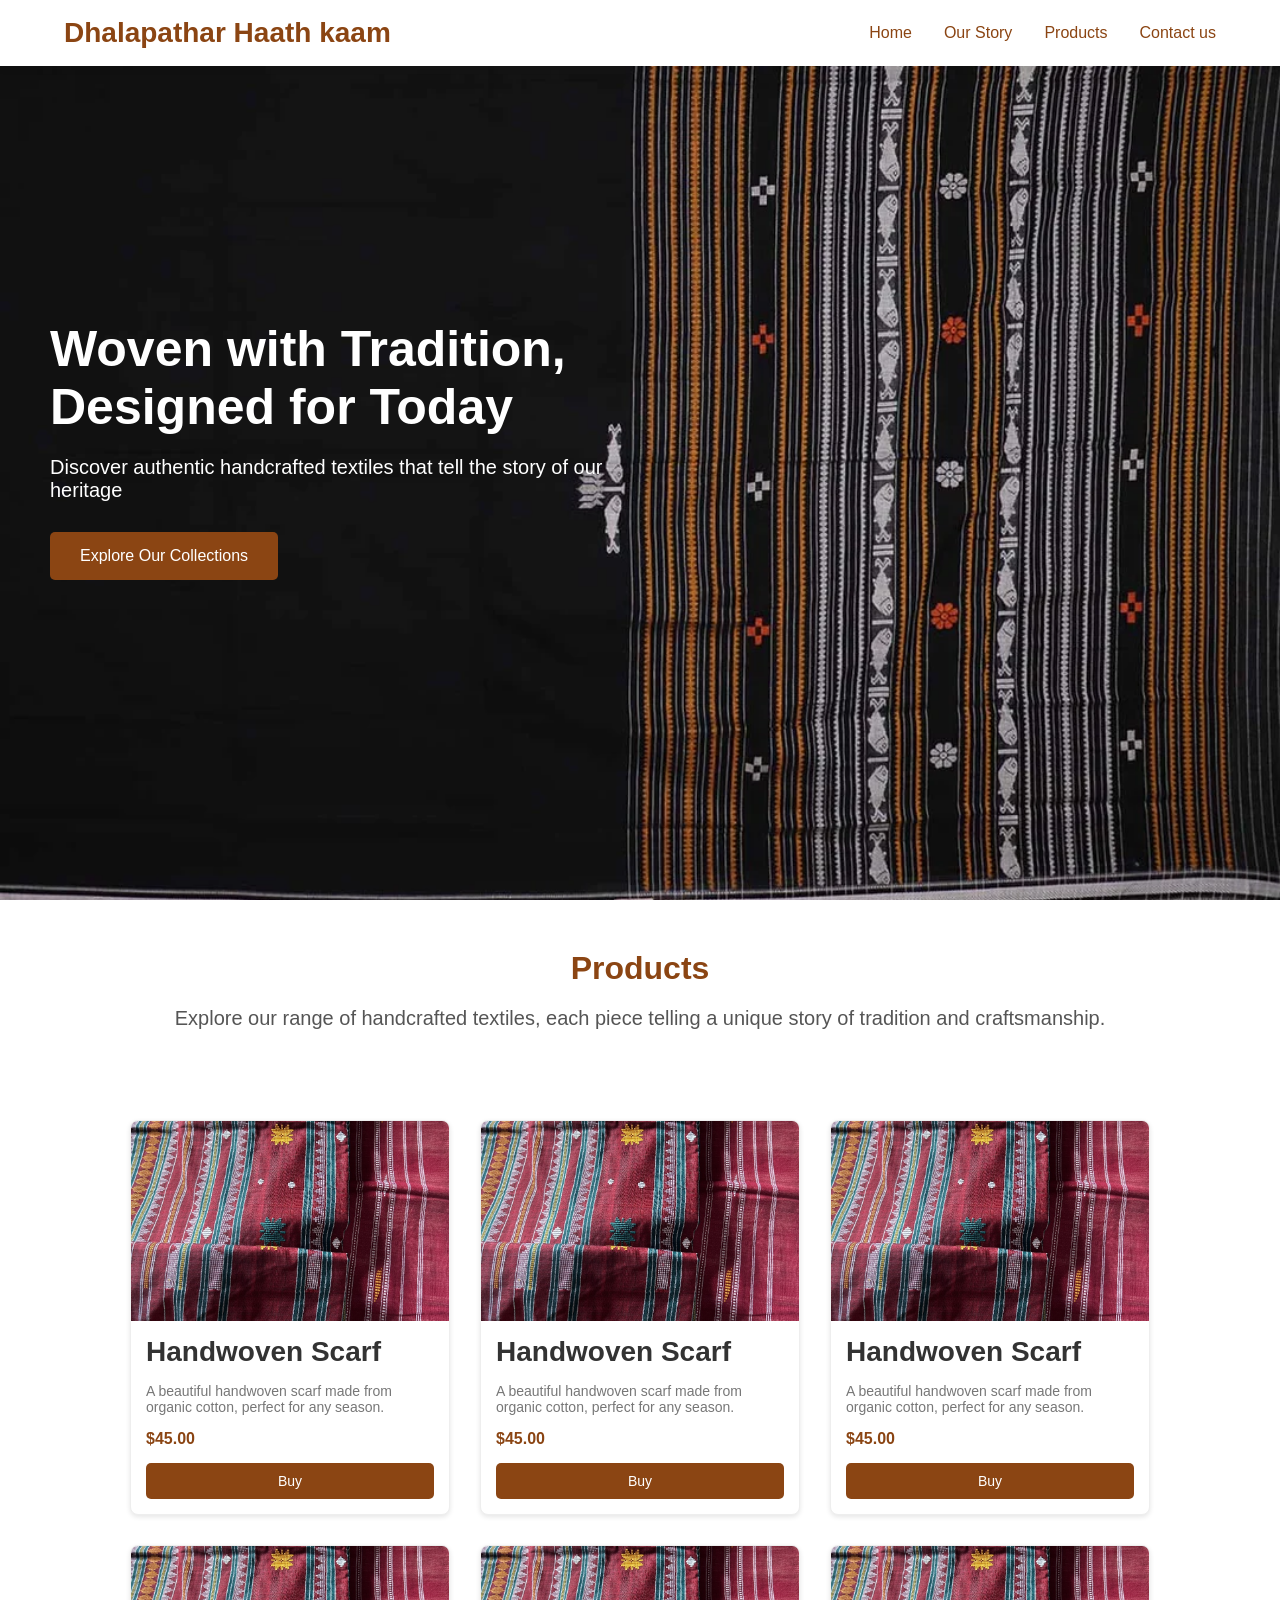
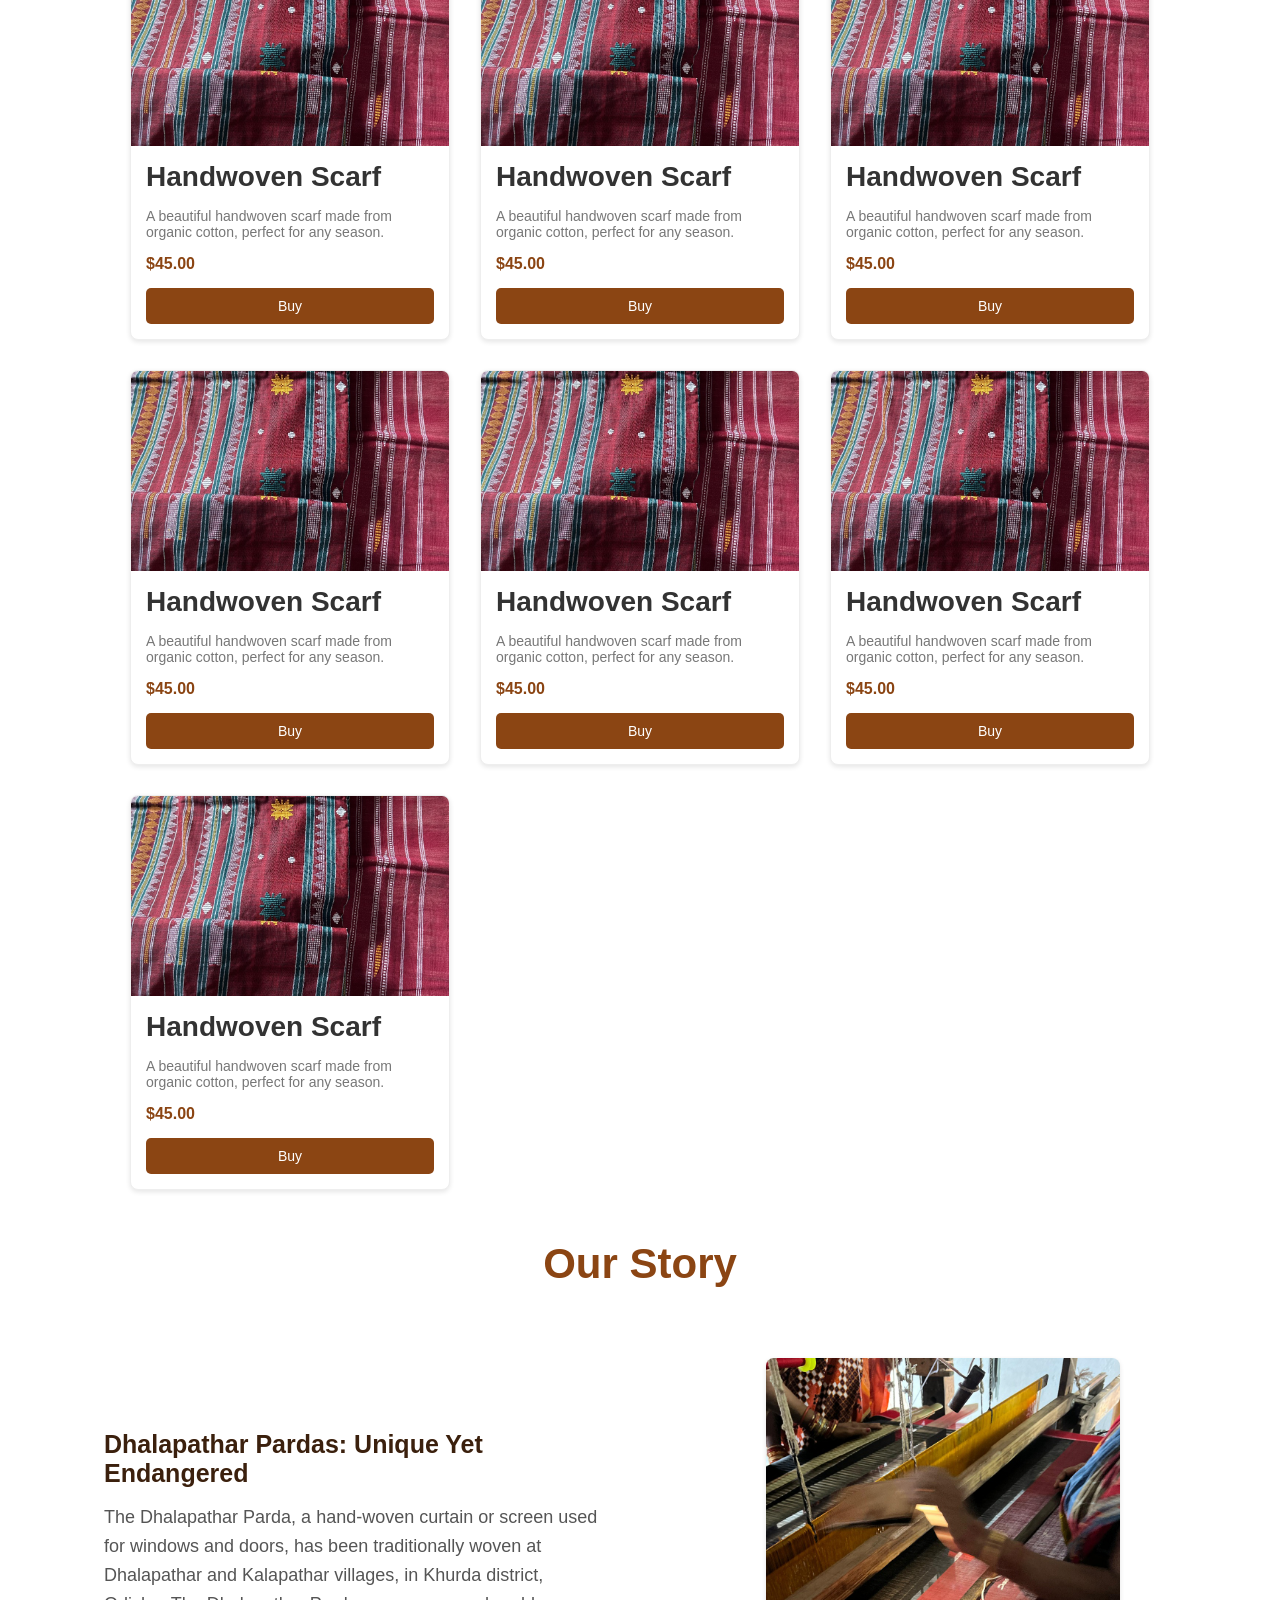
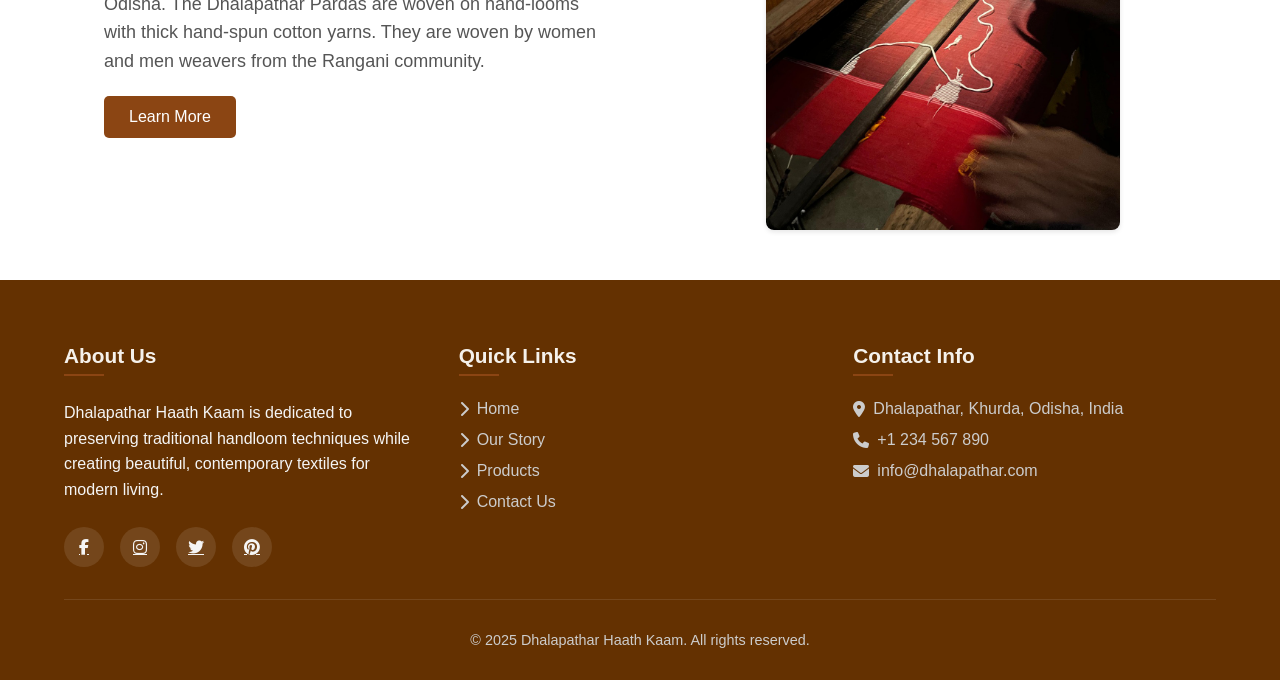
==== commit acea5bfc: "improved footer" ====
--- a/main.html
+++ b/main.html
@@ -6,8 +6,7 @@
     <title>web</title>
     <link
       rel="stylesheet"
-      href="https://cdnjs.cloudflare.com/ajax/libs/font-awesome/6.4.0/css/all.min.css"
-    />
+      href="https://cdnjs.cloudflare.com/ajax/libs/font-awesome/6.4.0/css/all.min.css"/>
 
     <link rel="stylesheet" href="style.css" />
   </head>
@@ -78,8 +77,7 @@
           <img
             src="handloom images/001.jpeg"
             alt="-image-"
-            class="product-image"
-          />
+            class="product-image"/>
           <h3 class="product-title">Handwoven Scarf</h3>
           <p class="product-description">
             A beautiful handwoven scarf made from organic cotton, perfect for
@@ -250,6 +248,8 @@
             </div>
         </div>
     </footer>
-
+    <div class="back-to-top" id="backToTop">
+        <i class="fas fa-chevron-up"></i>
+    </div>
   </body>
 </html>
--- a/style.css
+++ b/style.css
@@ -79,7 +79,8 @@
 }
 
 .hero {
-  background: url('handloom images/handloom-dhalapathar-cotton-ikat-saree-handloom-sareecotton-priyadarshini-handloom-492703.jpg') no-repeat center center/cover;
+  background: url("handloom images/handloom-dhalapathar-cotton-ikat-saree-handloom-sareecotton-priyadarshini-handloom-492703.jpg")
+    no-repeat center center/cover;
   height: 100vh;
   display: flex;
   flex-direction: column;
@@ -248,140 +249,136 @@
 }
 
 .visual-content {
-            flex: 1;
-            min-width: 300px;
-            display: flex;
-            justify-content: center;
-        }
+  flex: 1;
+  min-width: 300px;
+  display: flex;
+  justify-content: center;
+}
 .visual-content img {
-            max-width: 70%;
-            height: auto;
-            border-radius: 8px; 
-            box-shadow: 0 2px 5px rgba(0, 0, 0, 0.1);
-          
-          }
-/* Footer */
-        footer {
-            background-color: var(--text-dark);
-            color: var(--white);
-            padding: 4rem 0 2rem;
-        }
-
-        .footer-content {
-            display: grid;
-            grid-template-columns: repeat(auto-fit, minmax(250px, 1fr));
-            gap: 2rem;
-            margin-bottom: 2rem;
-        }
-
-        .footer-column h3 {
-            font-size: 1.3rem;
-            margin-bottom: 1.5rem;
-            color: var(--secondary-color);
-            position: relative;
-            padding-bottom: 0.5rem;
-        }
-
-        .footer-column h3::after {
-            content: '';
-            position: absolute;
-            width: 40px;
-            height: 2px;
-            background-color: var(--primary-color);
-            bottom: 0;
-            left: 0;
-        }
-
-        .footer-column p {
-            line-height: 1.6;
-            margin-bottom: 1rem;
-        }
-
-        .footer-links {
-            list-style: none;
-        }
-
-        .footer-links li {
-            margin-bottom: 0.8rem;
-        }
-
-        .footer-links a {
-            color: #ccc;
-            text-decoration: none;
-            transition: var(--transition);
-            display: flex;
-            align-items: center;
-            gap: 0.5rem;
-        }
-
-        .footer-links a:hover {
-            color: var(--primary-light);
-            padding-left: 5px;
-        }
-
-        .social-links {
-            display: flex;
-            gap: 1rem;
-            margin-top: 1.5rem;
-        }
-
-        .social-links a {
-            display: flex;
-            align-items: center;
-            justify-content: center;
-            width: 40px;
-            height: 40px;
-            background-color: rgba(255, 255, 255, 0.1);
-            border-radius: 50%;
-            color: var(--white);
-            transition: var(--transition);
-        }
-
-        .social-links a:hover {
-            background-color: var(--primary-color);
-            transform: translateY(-3px);
-        }
-
-        .footer-bottom {
-            text-align: center;
-            padding-top: 2rem;
-            border-top: 1px solid rgba(255, 255, 255, 0.1);
-            font-size: 0.9rem;
-            color: #aaa;
-        }
-
-        /* Back to Top Button */
-        .back-to-top {
-            position: fixed;
-            bottom: 30px;
-            right: 30px;
-            width: 50px;
-            height: 50px;
-            background-color: var(--primary-color);
-            color: var(--white);
-            border-radius: 50%;
-            display: flex;
-            justify-content: center;
-            align-items: center;
-            font-size: 1.2rem;
-            cursor: pointer;
-            transition: var(--transition);
-            opacity: 0;
-            visibility: hidden;
-            z-index: 999;
-            box-shadow: 0 4px 10px rgba(0, 0, 0, 0.2);
-        }
-
-        .back-to-top.active {
-            opacity: 1;
-            visibility: visible;
-        }
-
-        .back-to-top:hover {
-            background-color: var(--primary-dark);
-            transform: translateY(-3px);
-        }
-
+  max-width: 70%;
+  height: auto;
+  border-radius: 8px;
+  box-shadow: 0 2px 5px rgba(0, 0, 0, 0.1);
+}
+
+footer {
+  background-color: #643101;
+  color: whitesmoke;
+  padding: 4rem 0 2rem;
+}
+
+.footer-content {
+  display: grid;
+  grid-template-columns: repeat(auto-fit, minmax(250px, 1fr));
+  gap: 2rem;
+  margin-bottom: 2rem;
+}
+
+.footer-column h3 {
+  font-size: 1.3rem;
+  margin-bottom: 1.5rem;
+  color: #f5f1eb;
+  position: relative;
+  padding-bottom: 0.5rem;
+}
+
+.footer-column h3::after {
+  content: "";
+  position: absolute;
+  width: 40px;
+  height: 2px;
+  background-color:  #8b4513;
+  bottom: 0;
+  left: 0;
+}
+
+.footer-column p {
+  line-height: 1.6;
+  margin-bottom: 1rem;
+}
+
+.footer-links {
+  list-style: none;
+}
+
+.footer-links li {
+  margin-bottom: 0.8rem;
+}
+
+.footer-links a {
+  color: #ccc;
+  text-decoration: none;
+  transition: all 0.3s ease;
+  display: flex;
+  align-items: center;
+  gap: 0.5rem;
+}
+.footer-links a:hover {
+  color:  #a0522d;
+  padding-left: 5px;
+}
+
+.social-links {
+  display: flex;
+  gap: 1rem;
+  margin-top: 1.5rem;
+}
+
+.social-links a {
+  display: flex;
+  align-items: center;
+  justify-content: center;
+  width: 40px;
+  height: 40px;
+  background-color: rgba(255, 255, 255, 0.1);
+  border-radius: 50%;
+  color: whitesmoke;
+  transition: all 0.3s ease;
+}
+
+.social-links a:hover {
+  background-color: #8b4513;
+  transform: translateY(-3px);
+}
+
+.footer-bottom {
+  text-align: center;
+  padding-top: 2rem;
+  border-top: 1px solid rgba(255, 255, 255, 0.1);
+  font-size: 0.9rem;
+  color: #ccc;
+}
+
+.back-to-top {
+  position: fixed;
+  bottom: 30px;
+  right: 30px;
+  width: 50px;
+  height: 50px;
+  background-color: #8b4513;
+  color: whitesmoke;
+  border-radius: 50%;
+  display: flex;
+  justify-content: center;
+  align-items: center;
+  font-size: 1.2rem;
+  cursor: pointer;
+  transition : all 0.3s ease;
+  opacity: 0;
+  visibility: hidden;
+  z-index: 999;
+  box-shadow: 0 4px 10px rgba(0, 0, 0, 0.2);
+}
+
+.back-to-top.active {
+  opacity: 1;
+  visibility: visible;
+}
+
+.back-to-top:hover {
+  background-color: #6b3300;
+  transform: translateY(-3px);
+}
 
 @media (max-width: 768px) {
   .nav-menu {
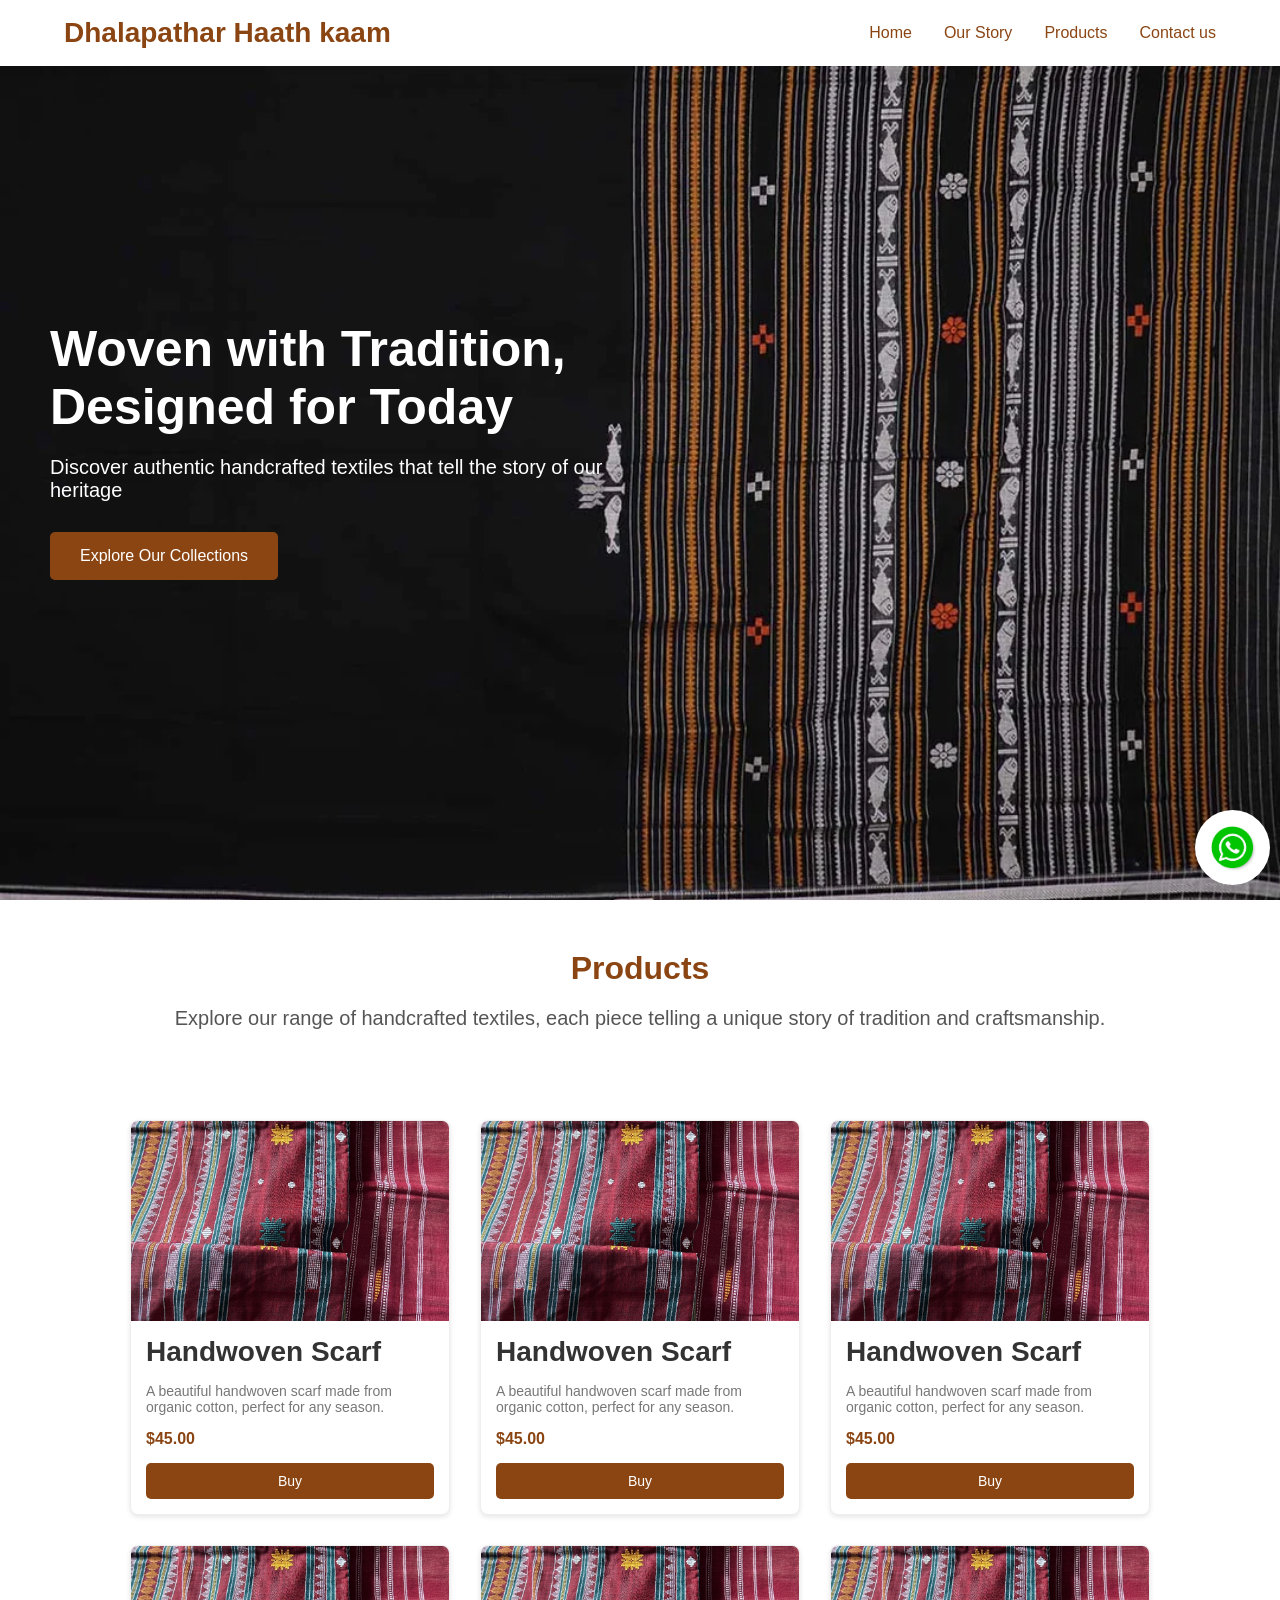
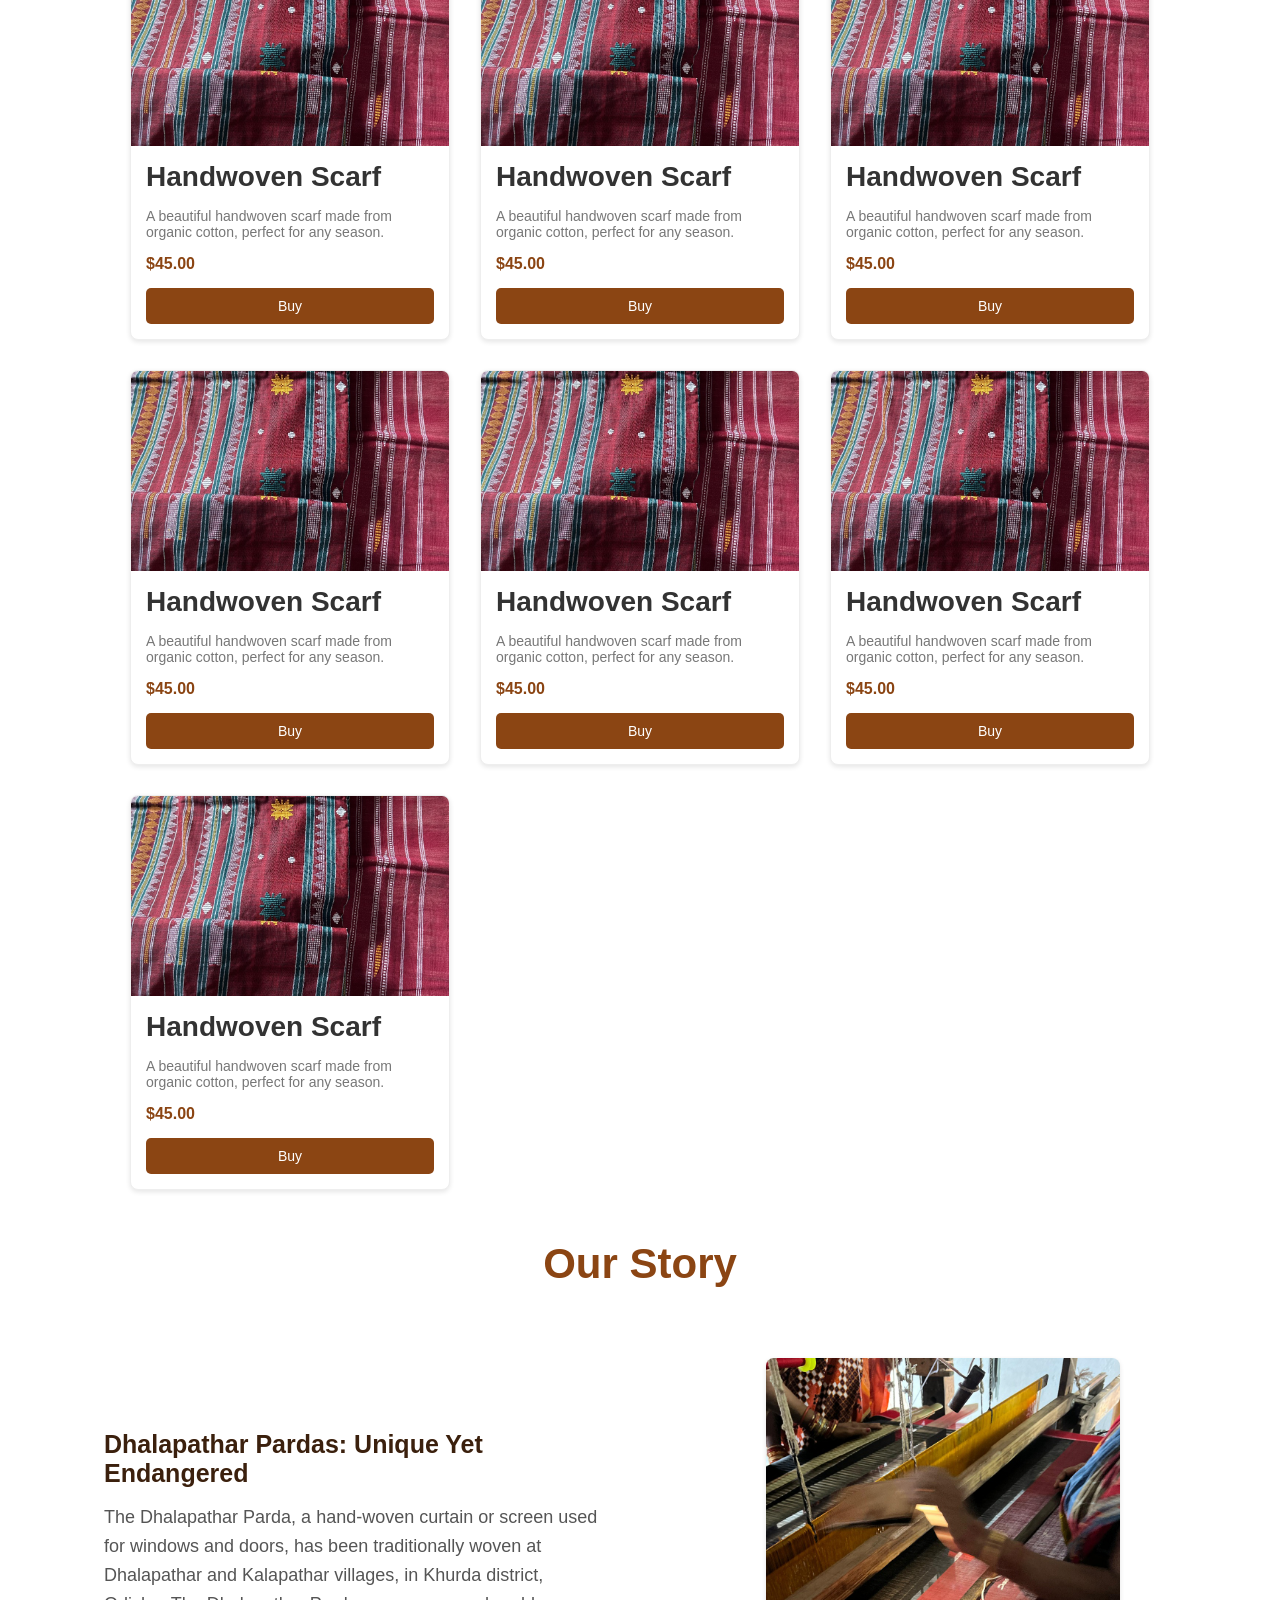
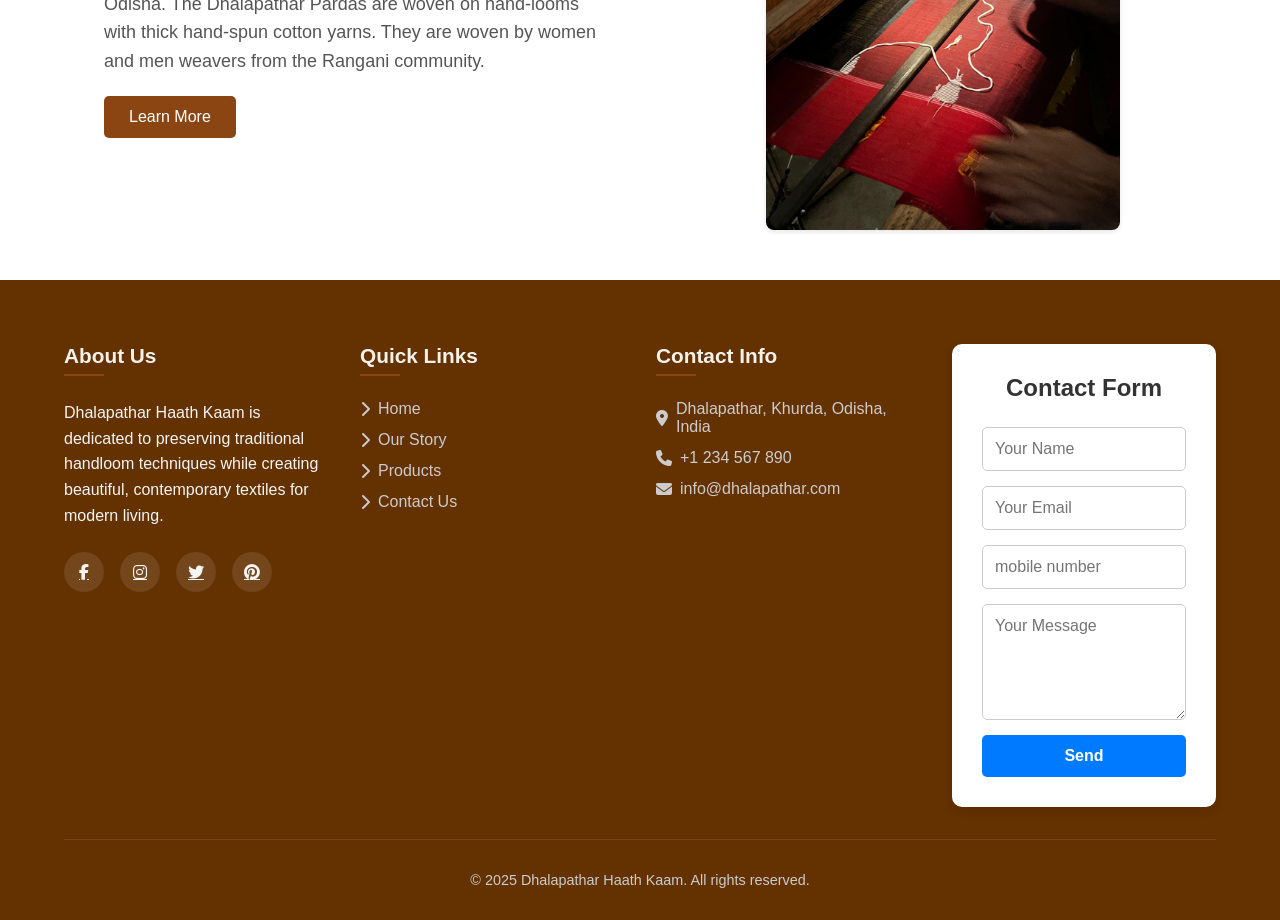
==== commit 7b4da182: "added whatsapp chick to chat and added contact form" ====
--- a/main.html
+++ b/main.html
@@ -242,7 +242,17 @@
                         <li><a href="mailto:info@dhalapathar.com"><i class="fas fa-envelope"></i> info@dhalapathar.com</a></li>
                     </ul>
                 </div>
+            <div class="forms">
+              <h1>Contact Form</h1>
+              <input type="text" placeholder="Your Name" name="Name" />
+              <input type="email" placeholder="Your Email" name="Email"/>
+              <input type="number" placeholder="mobile number " name="mobile number"/>
+              <textarea placeholder="Your Message" name="Message" rows="5" cols="50"></textarea>
+              <button type="submit">Send</button>
             </div>
+            
+            
+              </div>
             <div class="footer-bottom">
                 <p>&copy; 2025 Dhalapathar Haath Kaam. All rights reserved.</p>
             </div>
@@ -251,5 +261,9 @@
     <div class="back-to-top" id="backToTop">
         <i class="fas fa-chevron-up"></i>
     </div>
+    <div class="whatsapp">
+      <img src="handloom images/whatsapp png.jpg"  alt="whatsapp_logo " class="whatsapp-logo"/>  
+      <a href="https://wa.me/918457978866" target="_blank"> </a>
+    </div>
   </body>
 </html>
--- a/style.css
+++ b/style.css
@@ -287,7 +287,7 @@
   position: absolute;
   width: 40px;
   height: 2px;
-  background-color:  #8b4513;
+  background-color: #8b4513;
   bottom: 0;
   left: 0;
 }
@@ -314,7 +314,7 @@
   gap: 0.5rem;
 }
 .footer-links a:hover {
-  color:  #a0522d;
+  color: #a0522d;
   padding-left: 5px;
 }
 
@@ -363,7 +363,7 @@
   align-items: center;
   font-size: 1.2rem;
   cursor: pointer;
-  transition : all 0.3s ease;
+  transition: all 0.3s ease;
   opacity: 0;
   visibility: hidden;
   z-index: 999;
@@ -379,7 +379,76 @@
   background-color: #6b3300;
   transform: translateY(-3px);
 }
-
+.whatsapp {
+  height: 50px;
+  position: fixed;
+  bottom: 40px;
+  right: 10px;
+  z-index: 1000;
+  cursor: pointer;
+}
+.whatsapp-logo {
+  height: 75px;
+  width: auto;
+  border-radius: 64px;
+}
+.whatsapp-logo:hover {
+  transform: scale(1.1);
+  box-shadow: #333 0px 0px 8px;
+}
+.forms {
+  background-color: #ffffff;
+  padding: 30px;
+  border-radius: 10px;
+  box-shadow: 0 4px 8px rgba(0, 0, 0, 0.1);
+  width: 100%;
+  max-width: 400px;
+  box-sizing: border-box;
+  display: flex;
+  flex-direction: column;
+}
+.forms h1 {
+  text-align: center;
+  color: #333;
+  margin-bottom: 25px;
+  font-size: 24px;
+}
+.forms input[type="text"],
+.forms input[type="email"],
+.forms input[type="number"],
+.forms textarea {
+  width: 100%;
+  padding: 12px;
+  margin-bottom: 15px;
+  border: 1px solid #ccc;
+  border-radius: 5px;
+  box-sizing: border-box;
+  font-size: 16px;
+  transition: border-color 0.3s ease;
+}
+.forms input[type="number"] {
+  
+
+}
+.forms input:focus,
+.forms textarea:focus {
+  border-color: #007bff;
+  outline: none;
+}
+.forms button[type="submit"] {
+  background-color: #007bff; 
+  color: white;
+  padding: 12px 20px;
+  border: none;
+  border-radius: 5px;
+  cursor: pointer;
+  font-size: 16px;
+  font-weight: bold;
+  transition: background-color 0.3s ease; 
+}
+.forms button[type="submit"]:hover {
+  background-color: #0056b3; 
+}
 @media (max-width: 768px) {
   .nav-menu {
     display: none;
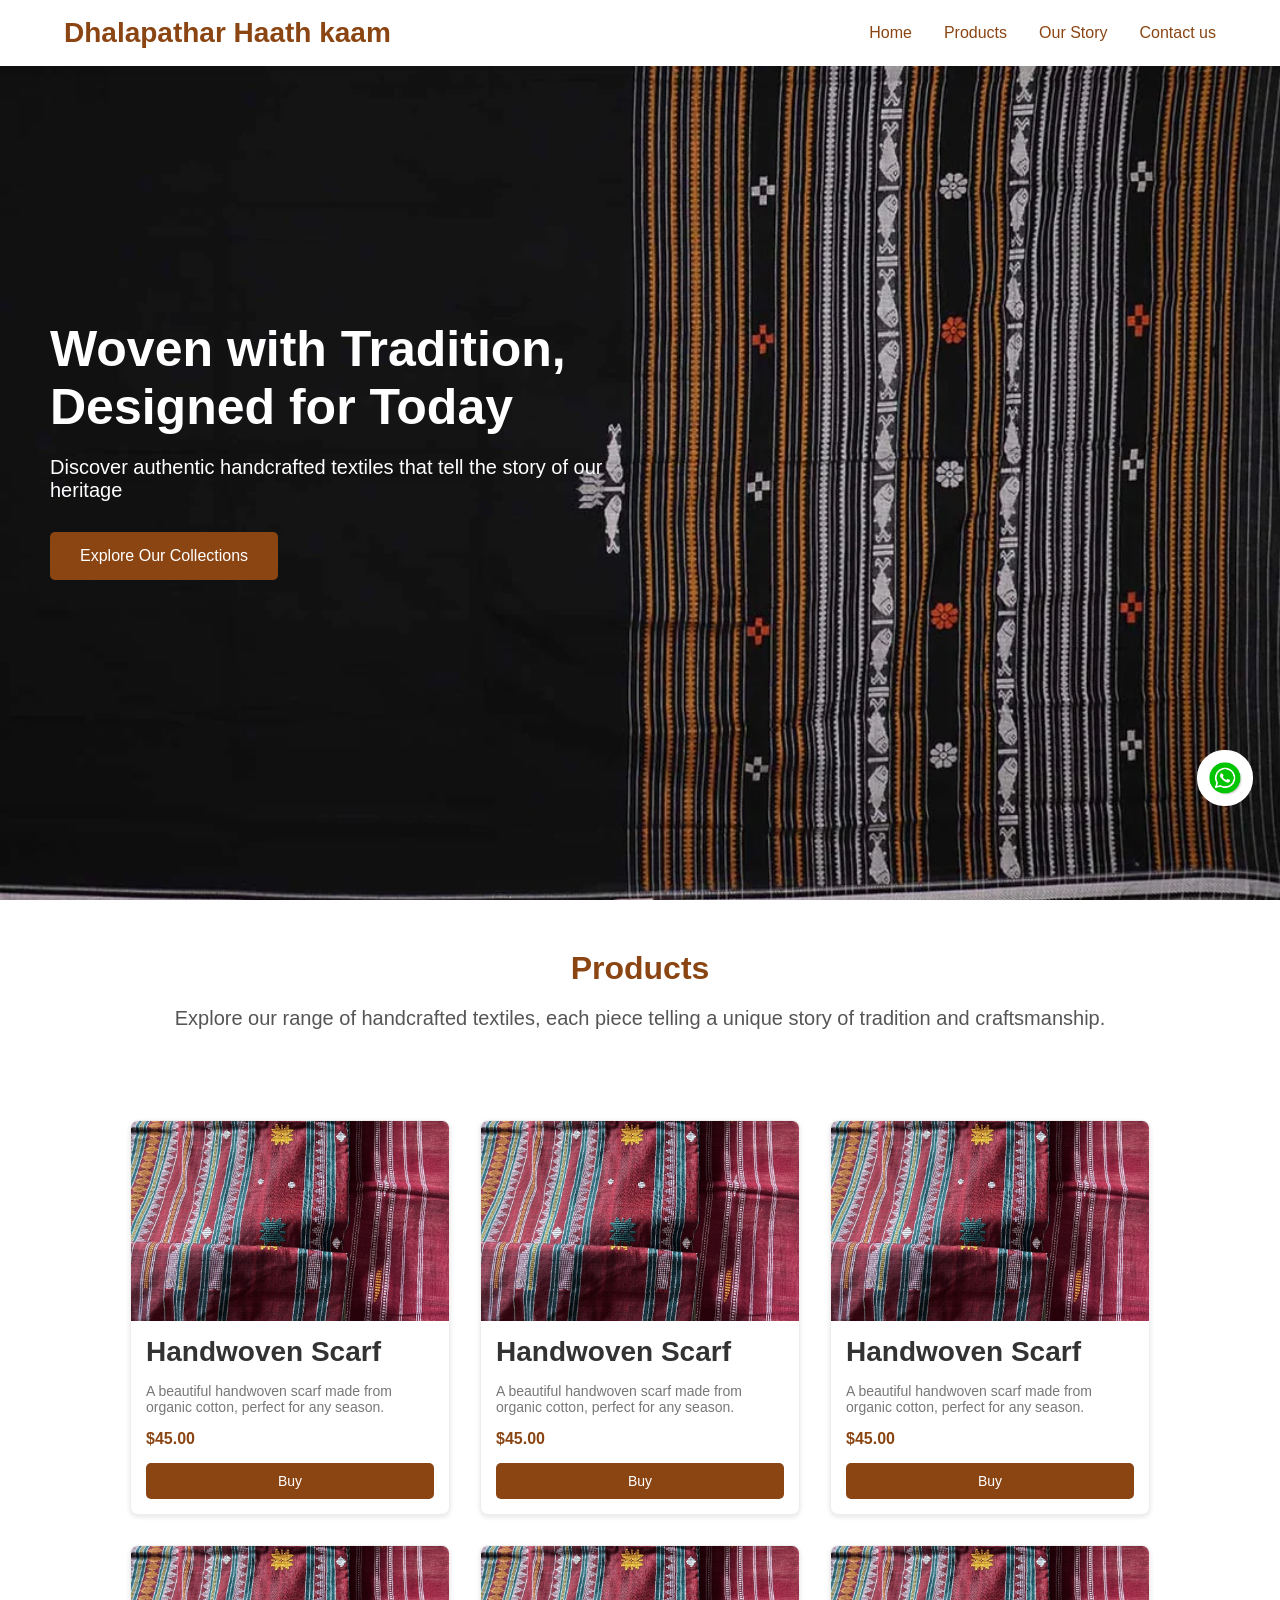
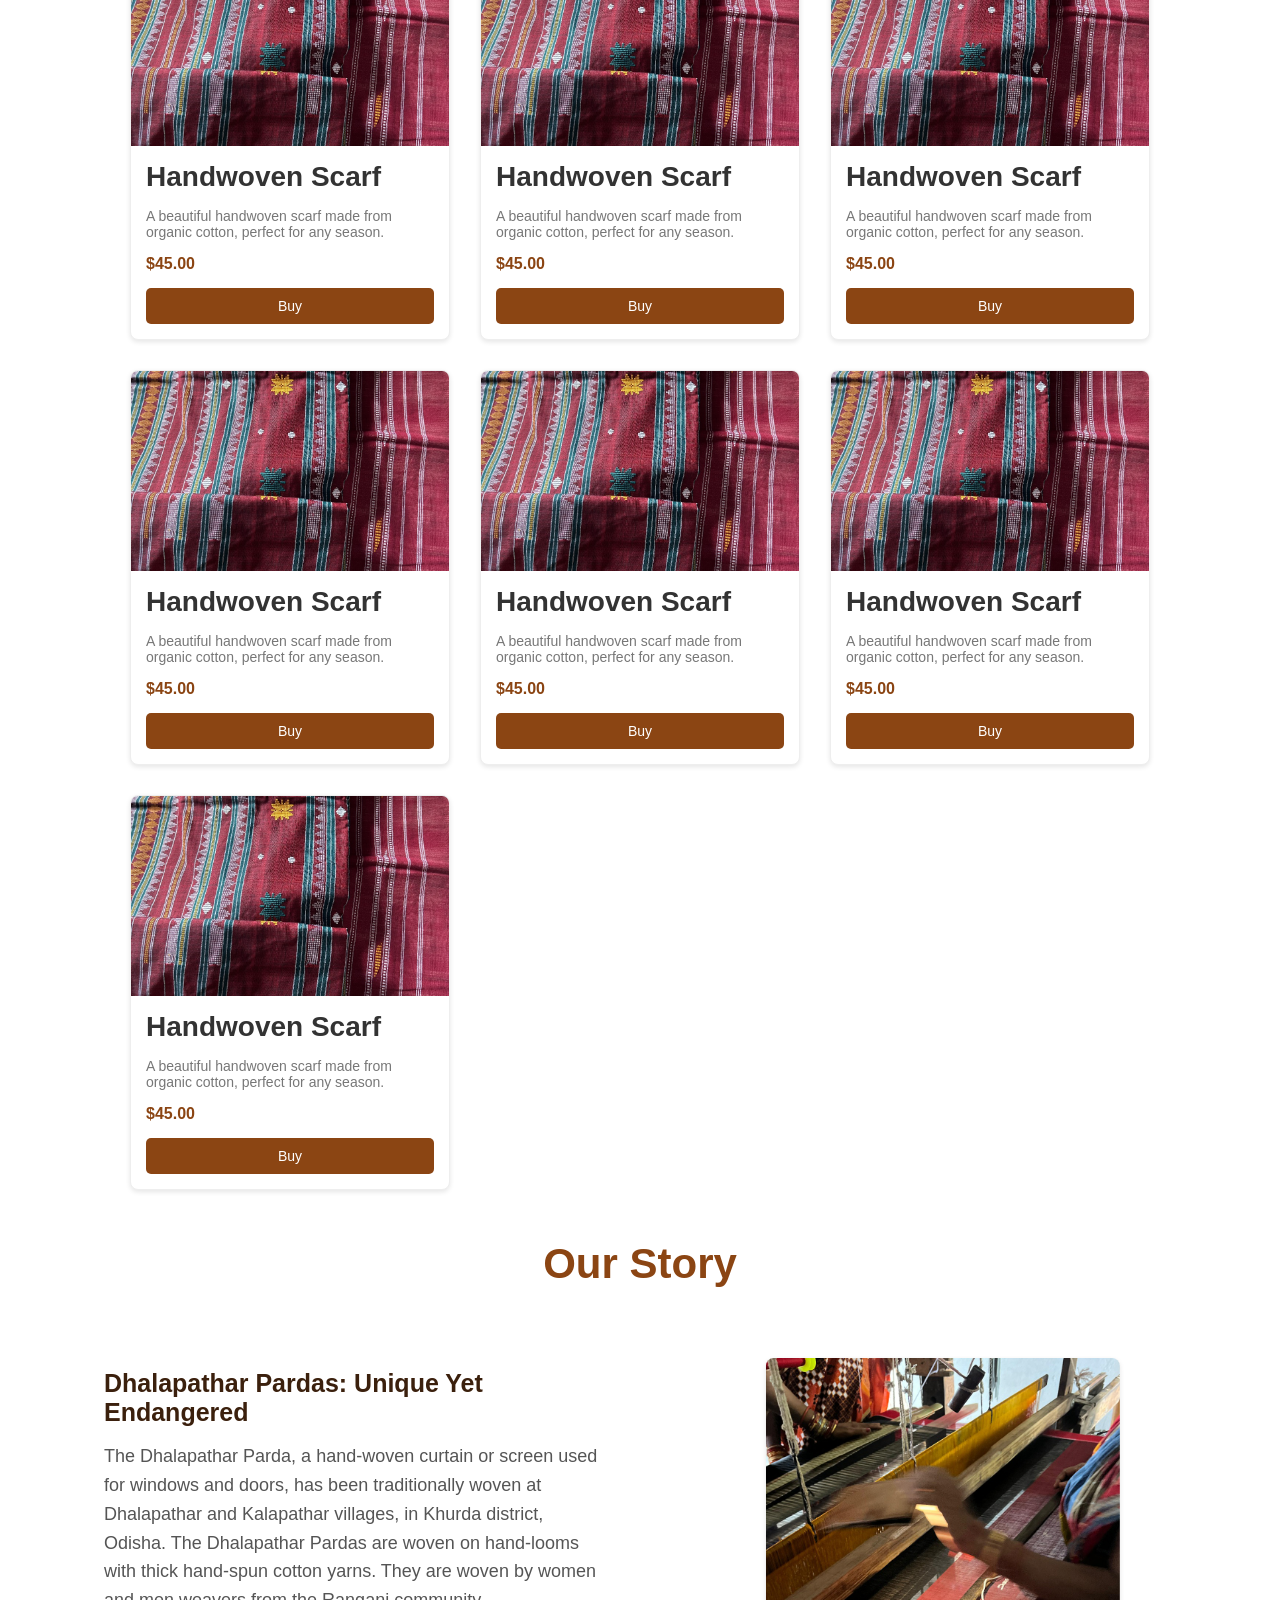
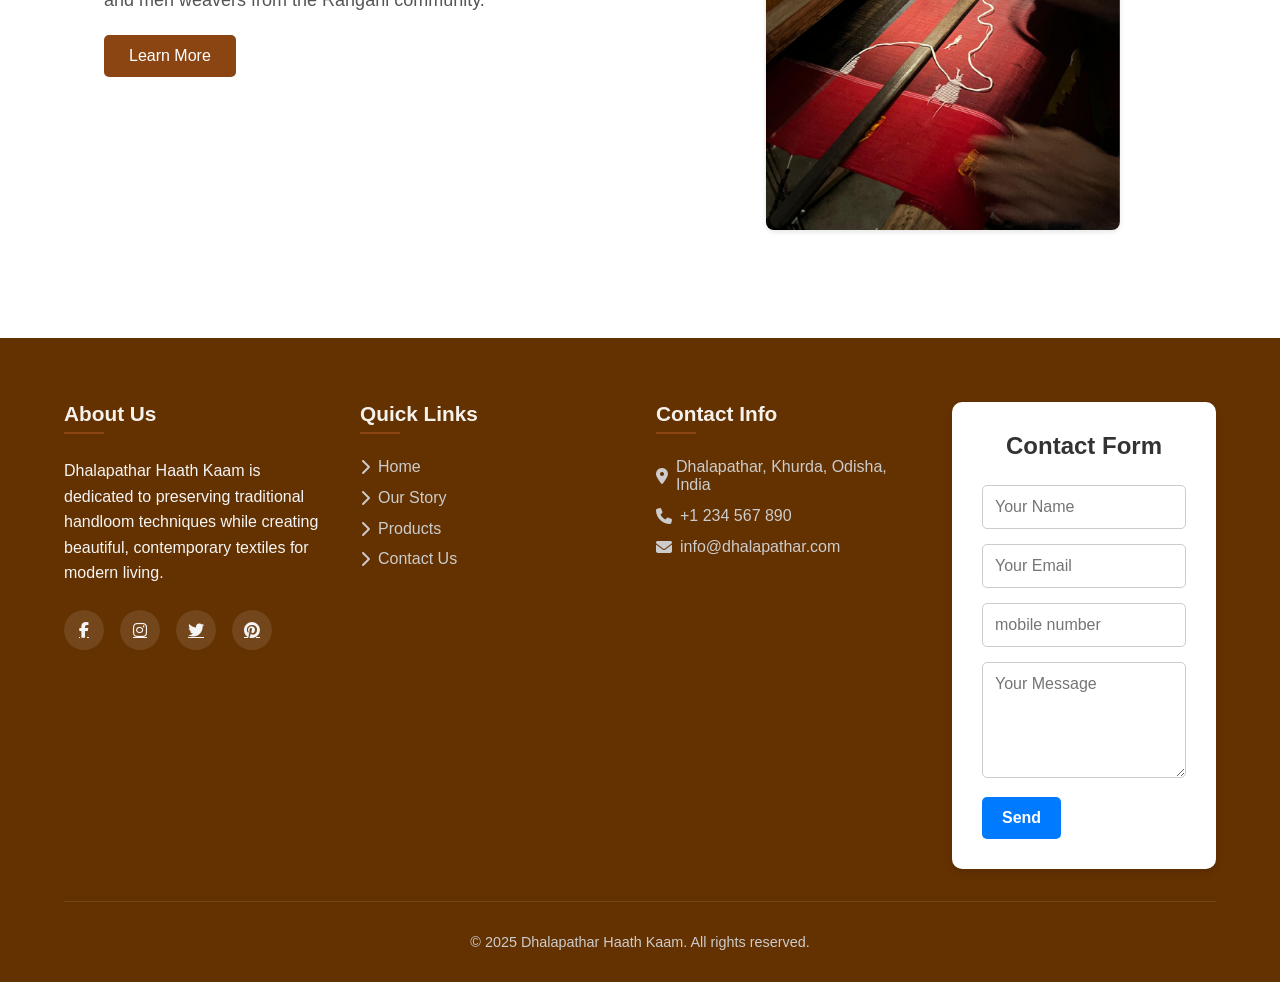
==== commit dec57265: "fixed js issue" ====
--- a/main.html
+++ b/main.html
@@ -5,12 +5,12 @@
     <meta name="viewport" content="width=device-width, initial-scale=1.0" />
     <title>web</title>
     <link
-      rel="stylesheet"
-      href="https://cdnjs.cloudflare.com/ajax/libs/font-awesome/6.4.0/css/all.min.css"/>
-
+    rel="stylesheet"
+    href="https://cdnjs.cloudflare.com/ajax/libs/font-awesome/6.4.0/css/all.min.css"/>
+    
     <link rel="stylesheet" href="style.css" />
   </head>
-
+  
   <body>
     <nav>
       <div class="container nav-container">
@@ -20,13 +20,12 @@
         </div>
         <ul class="nav-menu" id="nav-menu">
           <li><a href="#home">Home</a></li>
+          <li><a href="#products">Products</a></li>
           <li><a href="#our-story">Our Story</a></li>
-          <li><a href="#products">Products</a></li>
           <li><a href="#contact">Contact us</a></li>
         </ul>
       </div>
     </nav>
-    <script src="script.js"></script>
     <div class="hero" id="home">
       <h1 class="hero-title">Woven with Tradition, Designed for Today</h1>
       <p class="hero-subtitle">
@@ -46,136 +45,136 @@
       <div class="product-grid">
         <div class="product-card">
           <img
-            src="handloom images/001.jpeg"
+          src="handloom images/001.jpeg"
             alt="-image-"
             class="product-image"
-          />
-          <h3 class="product-title">Handwoven Scarf</h3>
-          <p class="product-description">
-            A beautiful handwoven scarf made from organic cotton, perfect for
-            any season.
-          </p>
-          <p class="product-price">$45.00</p>
-          <button class="product-button">Buy</button>
-        </div>
-
-        <div class="product-card">
-          <img
-            src="handloom images/001.jpeg"
+            />
+            <h3 class="product-title">Handwoven Scarf</h3>
+            <p class="product-description">
+              A beautiful handwoven scarf made from organic cotton, perfect for
+            any season.
+          </p>
+          <p class="product-price">$45.00</p>
+          <button class="product-button">Buy</button>
+        </div>
+        
+        <div class="product-card">
+          <img
+          src="handloom images/001.jpeg"
             alt="-image-"
             class="product-image"
-          />
-          <h3 class="product-title">Handwoven Scarf</h3>
-          <p class="product-description">
-            A beautiful handwoven scarf made from organic cotton, perfect for
-            any season.
-          </p>
-          <p class="product-price">$45.00</p>
-          <button class="product-button">Buy</button>
-        </div>
-        <div class="product-card">
-          <img
-            src="handloom images/001.jpeg"
-            alt="-image-"
-            class="product-image"/>
-          <h3 class="product-title">Handwoven Scarf</h3>
-          <p class="product-description">
-            A beautiful handwoven scarf made from organic cotton, perfect for
-            any season.
-          </p>
-          <p class="product-price">$45.00</p>
-          <button class="product-button">Buy</button>
-        </div>
-        <div class="product-card">
-          <img
-            src="handloom images/001.jpeg"
-            alt="-image-"
-            class="product-image"
-          />
-          <h3 class="product-title">Handwoven Scarf</h3>
-          <p class="product-description">
-            A beautiful handwoven scarf made from organic cotton, perfect for
-            any season.
-          </p>
-          <p class="product-price">$45.00</p>
-          <button class="product-button">Buy</button>
-        </div>
-        <div class="product-card">
-          <img
-            src="handloom images/001.jpeg"
-            alt="-image-"
-            class="product-image"
-          />
-          <h3 class="product-title">Handwoven Scarf</h3>
-          <p class="product-description">
-            A beautiful handwoven scarf made from organic cotton, perfect for
-            any season.
-          </p>
-          <p class="product-price">$45.00</p>
-          <button class="product-button">Buy</button>
-        </div>
-        <div class="product-card">
-          <img
-            src="handloom images/001.jpeg"
-            alt="-image-"
-            class="product-image"
-          />
-          <h3 class="product-title">Handwoven Scarf</h3>
-          <p class="product-description">
-            A beautiful handwoven scarf made from organic cotton, perfect for
-            any season.
-          </p>
-          <p class="product-price">$45.00</p>
-          <button class="product-button">Buy</button>
-        </div>
-        <div class="product-card">
-          <img
-            src="handloom images/001.jpeg"
-            alt="-image-"
-            class="product-image"
-          />
-          <h3 class="product-title">Handwoven Scarf</h3>
-          <p class="product-description">
-            A beautiful handwoven scarf made from organic cotton, perfect for
-            any season.
-          </p>
-          <p class="product-price">$45.00</p>
-          <button class="product-button">Buy</button>
-        </div>
-        <div class="product-card">
-          <img
-            src="handloom images/001.jpeg"
-            alt="-image-"
-            class="product-image"
-          />
-          <h3 class="product-title">Handwoven Scarf</h3>
-          <p class="product-description">
-            A beautiful handwoven scarf made from organic cotton, perfect for
-            any season.
-          </p>
-          <p class="product-price">$45.00</p>
-          <button class="product-button">Buy</button>
-        </div>
-
-        <div class="product-card">
-          <img
-            src="handloom images/001.jpeg"
-            alt="-image-"
-            class="product-image"
-          />
-          <h3 class="product-title">Handwoven Scarf</h3>
-          <p class="product-description">
-            A beautiful handwoven scarf made from organic cotton, perfect for
-            any season.
-          </p>
-          <p class="product-price">$45.00</p>
-          <button class="product-button">Buy</button>
-        </div>
-        <div class="product-card">
-          <img
-            src="handloom images/001.jpeg"
-            alt="-image-"
-            class="product-image"
+            />
+            <h3 class="product-title">Handwoven Scarf</h3>
+            <p class="product-description">
+              A beautiful handwoven scarf made from organic cotton, perfect for
+              any season.
+            </p>
+            <p class="product-price">$45.00</p>
+            <button class="product-button">Buy</button>
+        </div>
+        <div class="product-card">
+          <img
+          src="handloom images/001.jpeg"
+          alt="-image-"
+          class="product-image"/>
+          <h3 class="product-title">Handwoven Scarf</h3>
+          <p class="product-description">
+            A beautiful handwoven scarf made from organic cotton, perfect for
+            any season.
+          </p>
+          <p class="product-price">$45.00</p>
+          <button class="product-button">Buy</button>
+        </div>
+        <div class="product-card">
+          <img
+          src="handloom images/001.jpeg"
+          alt="-image-"
+          class="product-image"
+          />
+          <h3 class="product-title">Handwoven Scarf</h3>
+          <p class="product-description">
+            A beautiful handwoven scarf made from organic cotton, perfect for
+            any season.
+          </p>
+          <p class="product-price">$45.00</p>
+          <button class="product-button">Buy</button>
+        </div>
+        <div class="product-card">
+          <img
+          src="handloom images/001.jpeg"
+          alt="-image-"
+          class="product-image"
+          />
+          <h3 class="product-title">Handwoven Scarf</h3>
+          <p class="product-description">
+            A beautiful handwoven scarf made from organic cotton, perfect for
+            any season.
+          </p>
+          <p class="product-price">$45.00</p>
+          <button class="product-button">Buy</button>
+        </div>
+        <div class="product-card">
+          <img
+          src="handloom images/001.jpeg"
+          alt="-image-"
+          class="product-image"
+          />
+          <h3 class="product-title">Handwoven Scarf</h3>
+          <p class="product-description">
+            A beautiful handwoven scarf made from organic cotton, perfect for
+            any season.
+          </p>
+          <p class="product-price">$45.00</p>
+          <button class="product-button">Buy</button>
+        </div>
+        <div class="product-card">
+          <img
+          src="handloom images/001.jpeg"
+          alt="-image-"
+          class="product-image"
+          />
+          <h3 class="product-title">Handwoven Scarf</h3>
+          <p class="product-description">
+            A beautiful handwoven scarf made from organic cotton, perfect for
+            any season.
+          </p>
+          <p class="product-price">$45.00</p>
+          <button class="product-button">Buy</button>
+        </div>
+        <div class="product-card">
+          <img
+          src="handloom images/001.jpeg"
+          alt="-image-"
+          class="product-image"
+          />
+          <h3 class="product-title">Handwoven Scarf</h3>
+          <p class="product-description">
+            A beautiful handwoven scarf made from organic cotton, perfect for
+            any season.
+          </p>
+          <p class="product-price">$45.00</p>
+          <button class="product-button">Buy</button>
+        </div>
+        
+        <div class="product-card">
+          <img
+          src="handloom images/001.jpeg"
+          alt="-image-"
+          class="product-image"
+          />
+          <h3 class="product-title">Handwoven Scarf</h3>
+          <p class="product-description">
+            A beautiful handwoven scarf made from organic cotton, perfect for
+            any season.
+          </p>
+          <p class="product-price">$45.00</p>
+          <button class="product-button">Buy</button>
+        </div>
+        <div class="product-card">
+          <img
+          src="handloom images/001.jpeg"
+          alt="-image-"
+          class="product-image"
           />
           <h3 class="product-title">Handwoven Scarf</h3>
           <p class="product-description">
@@ -189,81 +188,89 @@
       </div>
     </section>
     <section class="our-story" id="our-story"> 
-        <div class="container" >
-          <div class="story-title">
-            <h2>Our Story</h2>
-          </div>
-            <div class="story-content">
-                <div class="text-content">
-                    <h2>Dhalapathar Pardas: Unique Yet Endangered</h2>
-                    <p class="subheading">The Dhalapathar Parda, a hand-woven curtain or screen used for windows and doors, has been traditionally woven at Dhalapathar and Kalapathar villages, in Khurda district, Odisha. 
-The Dhalapathar Pardas are woven on hand-looms with thick hand-spun cotton yarns. They are woven by women and men weavers from the Rangani community.</p>
-                    
-                    
-                    
-                    <a href="#" class="cta-button">Learn More</a>
-                </div>
-                
-                <div class="visual-content">
-                    <img src="handloom images/002.jpeg" alt="story-imsge">
-
-                    </div>
-                </div>
-            </div>
-        </div>
-    </section>
+      <div class="container" >
+        <div class="story-title">
+          <h2>Our Story</h2>
+        </div>
+        <div class="story-content">
+          <div class="text-content">
+            <h2>Dhalapathar Pardas: Unique Yet Endangered</h2>
+            <p class="subheading">The Dhalapathar Parda, a hand-woven curtain or screen used for windows and doors, has been traditionally woven at Dhalapathar and Kalapathar villages, in Khurda district, Odisha. 
+              The Dhalapathar Pardas are woven on hand-looms with thick hand-spun cotton yarns. They are woven by women and men weavers from the Rangani community.</p>
+              
+              
+              
+              <a href="#" class="cta-button">Learn More</a>
+            </div>
+            
+            <div class="visual-content">
+              <img src="handloom images/002.jpeg" alt="Hand-loom weaving" class="slide active">
+              <img src="handloom images/003.jpeg" alt="Colorful threads" class="slide">
+              <img src="handloom images/004.jpeg" alt="Finished parda" class="slide">
+            </div>
+            
+          </div>
+        </div>
+      </div>
+    </div>
+  </section>
     <footer id="contact">
-        <div class="container">
-            <div class="footer-content">
-                <div class="footer-column">
-                    <h3>About Us</h3>
-                    <p>Dhalapathar Haath Kaam is dedicated to preserving traditional handloom techniques while creating beautiful, contemporary textiles for modern living.</p>
-                    <div class="social-links">
-                        <a href="#"><i class="fab fa-facebook-f"></i></a>
-                        <a href="#"><i class="fab fa-instagram"></i></a>
-                        <a href="#"><i class="fab fa-twitter"></i></a>
-                        <a href="#"><i class="fab fa-pinterest"></i></a>
-                    </div>
-                </div>
-                <div class="footer-column">
-                    <h3>Quick Links</h3>
-                    <ul class="footer-links">
-                        <li><a href="#home"><i class="fas fa-chevron-right"></i> Home</a></li>
-                        <li><a href="#our-story"><i class="fas fa-chevron-right"></i> Our Story</a></li>
-                        <li><a href="#products"><i class="fas fa-chevron-right"></i> Products</a></li>
-                        <li><a href="#contact"><i class="fas fa-chevron-right"></i> Contact Us</a></li>
-                    </ul>
-                </div>
-                <div class="footer-column">
-                    <h3>Contact Info</h3>
-                    <ul class="footer-links">
-                        <li><a href="#"><i class="fas fa-map-marker-alt"></i> Dhalapathar, Khurda, Odisha, India</a></li>
-                        <li><a href="tel:+1234567890"><i class="fas fa-phone"></i> +1 234 567 890</a></li>
-                        <li><a href="mailto:info@dhalapathar.com"><i class="fas fa-envelope"></i> info@dhalapathar.com</a></li>
-                    </ul>
-                </div>
-            <div class="forms">
+      <div class="container">
+        <div class="footer-content">
+          <div class="footer-column">
+            <h3>About Us</h3>
+            <p>Dhalapathar Haath Kaam is dedicated to preserving traditional handloom techniques while creating beautiful, contemporary textiles for modern living.</p>
+            <div class="social-links">
+              <a href="#"><i class="fab fa-facebook-f"></i></a>
+              <a href="#"><i class="fab fa-instagram"></i></a>
+              <a href="#"><i class="fab fa-twitter"></i></a>
+              <a href="#"><i class="fab fa-pinterest"></i></a>
+            </div>
+          </div>
+          <div class="footer-column">
+            <h3>Quick Links</h3>
+            <ul class="footer-links">
+              <li><a href="#home"><i class="fas fa-chevron-right"></i> Home</a></li>
+              <li><a href="#our-story"><i class="fas fa-chevron-right"></i> Our Story</a></li>
+              <li><a href="#products"><i class="fas fa-chevron-right"></i> Products</a></li>
+              <li><a href="#contact"><i class="fas fa-chevron-right"></i> Contact Us</a></li>
+            </ul>
+          </div>
+          <div class="footer-column">
+            <h3>Contact Info</h3>
+            <ul class="footer-links">
+              <li><a href="#"><i class="fas fa-map-marker-alt"></i> Dhalapathar, Khurda, Odisha, India</a></li>
+              <li><a href="tel:+1234567890"><i class="fas fa-phone"></i> +1 234 567 890</a></li>
+              <li><a href="mailto:info@dhalapathar.com"><i class="fas fa-envelope"></i> info@dhalapathar.com</a></li>
+            </ul>
+          </div>
+          <div class="forms">
+            <form action="https://formspree.io/f/xnngwdyr" method="POST">
               <h1>Contact Form</h1>
               <input type="text" placeholder="Your Name" name="Name" />
               <input type="email" placeholder="Your Email" name="Email"/>
               <input type="number" placeholder="mobile number " name="mobile number"/>
               <textarea placeholder="Your Message" name="Message" rows="5" cols="50"></textarea>
               <button type="submit">Send</button>
-            </div>
-            
-            
-              </div>
+            </form>
+          </div>
+          
+          
+        </div>
             <div class="footer-bottom">
-                <p>&copy; 2025 Dhalapathar Haath Kaam. All rights reserved.</p>
-            </div>
-        </div>
-    </footer>
-    <div class="back-to-top" id="backToTop">
-        <i class="fas fa-chevron-up"></i>
-    </div>
-    <div class="whatsapp">
-      <img src="handloom images/whatsapp png.jpg"  alt="whatsapp_logo " class="whatsapp-logo"/>  
-      <a href="https://wa.me/918457978866" target="_blank"> </a>
-    </div>
-  </body>
-</html>
+              <p>&copy; 2025 Dhalapathar Haath Kaam. All rights reserved.</p>
+            </div>
+          </div>
+        </footer>
+        <div class="back-to-top" id="backToTop">
+          <i class="fas fa-chevron-up"></i>
+        </div>
+        <div class="whatsapp">
+          <a href="https://wa.me/918457978866" target="_blank">
+            <img src="handloom images/whatsapp png.jpg" alt="whatsapp_logo" class="whatsapp-logo"/>
+          </a>
+        </div>
+      </body>
+      <script src="script.js"></script>
+      </html>
+      
--- a/style.css
+++ b/style.css
@@ -253,6 +253,27 @@
   min-width: 300px;
   display: flex;
   justify-content: center;
+
+  position: relative; 
+  min-height: 350px;  
+}
+.slide {
+  position: absolute;
+  top: 0;
+  left: 50%;
+  transform: translateX(-50%); 
+
+  max-width: 70%;
+  height: auto;
+  border-radius: 8px;
+  box-shadow: 0 2px 5px rgba(0, 0, 0, 0.1);
+
+  opacity: 0;
+  transition: opacity 1s ease-in-out;
+}
+.slide.active {
+  opacity: 1;
+
 }
 .visual-content img {
   max-width: 70%;
@@ -262,6 +283,7 @@
 }
 
 footer {
+  margin-top: 20vh;
   background-color: #643101;
   color: whitesmoke;
   padding: 4rem 0 2rem;
@@ -380,17 +402,21 @@
   transform: translateY(-3px);
 }
 .whatsapp {
-  height: 50px;
   position: fixed;
-  bottom: 40px;
-  right: 10px;
+  bottom: 90px;
+  right: 27px;
   z-index: 1000;
   cursor: pointer;
+  display: inline-block;
+}
+.whatsapp a {
+  display: inline-block;
 }
 .whatsapp-logo {
-  height: 75px;
+  display: block; 
+  height: 56px; 
   width: auto;
-  border-radius: 64px;
+  border-radius: 27px;
 }
 .whatsapp-logo:hover {
   transform: scale(1.1);
@@ -426,10 +452,7 @@
   font-size: 16px;
   transition: border-color 0.3s ease;
 }
-.forms input[type="number"] {
-  
-
-}
+.forms input[type="number"] { }
 .forms input:focus,
 .forms textarea:focus {
   border-color: #007bff;
